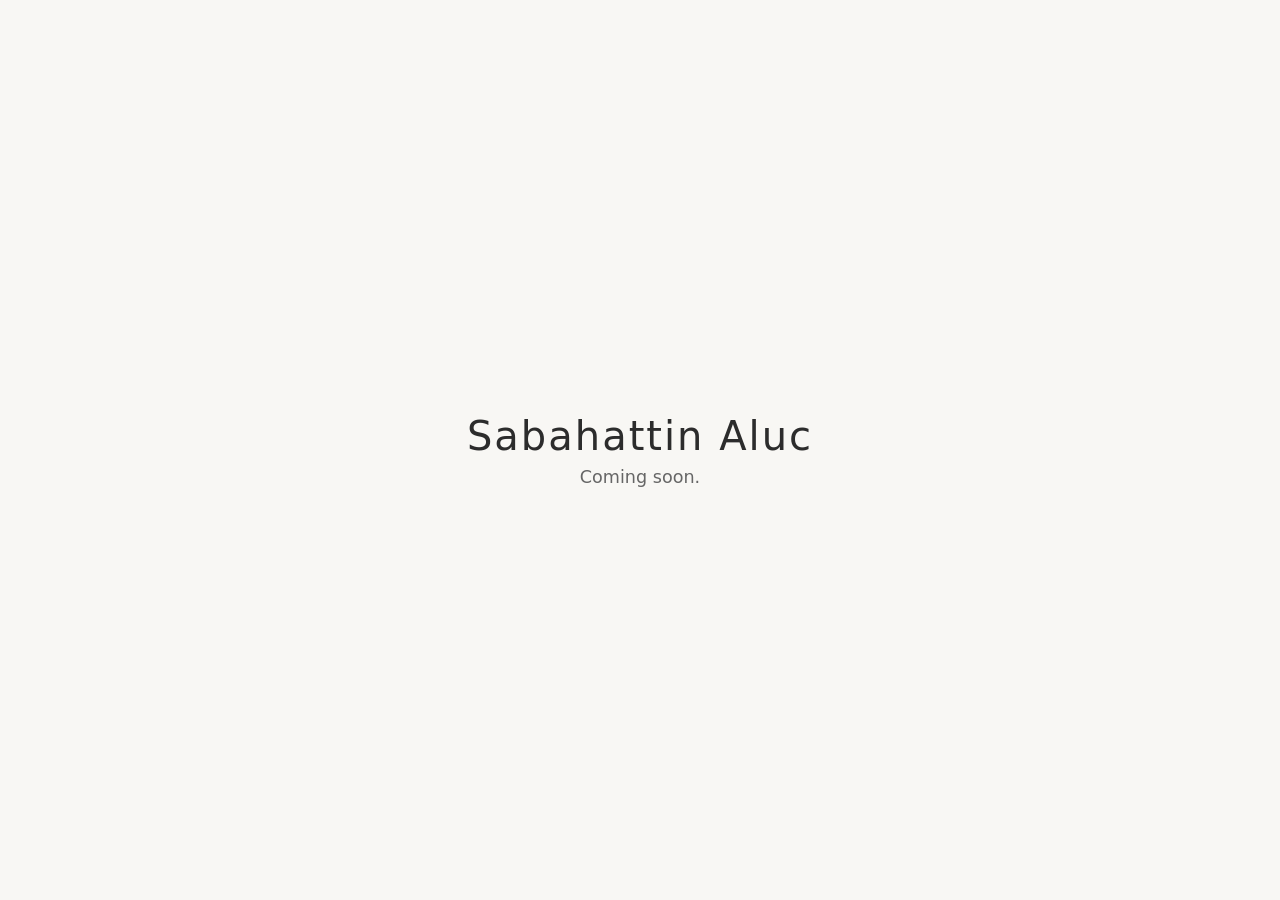
==== index.html @ e3d5b839 "Add placeholder page" ====
<!DOCTYPE html>
<html lang="en">
<head>
<meta charset="utf-8">
<meta name="viewport" content="width=device-width, initial-scale=1">
<title>Sabahattin Aluc</title>
<style>
  * { margin: 0; padding: 0; box-sizing: border-box; }
  body { font-family: system-ui, -apple-system, sans-serif; min-height: 100vh; display: flex; align-items: center; justify-content: center; background: #f8f7f4; color: #2c2c2c; }
  .container { text-align: center; padding: 2rem; }
  h1 { font-size: 2.5rem; font-weight: 300; letter-spacing: 0.05em; margin-bottom: 0.5rem; }
  p { font-size: 1.1rem; color: #666; }
</style>
</head>
<body>
<div class="container">
  <h1>Sabahattin Aluc</h1>
  <p>Coming soon.</p>
</div>
</body>
</html>
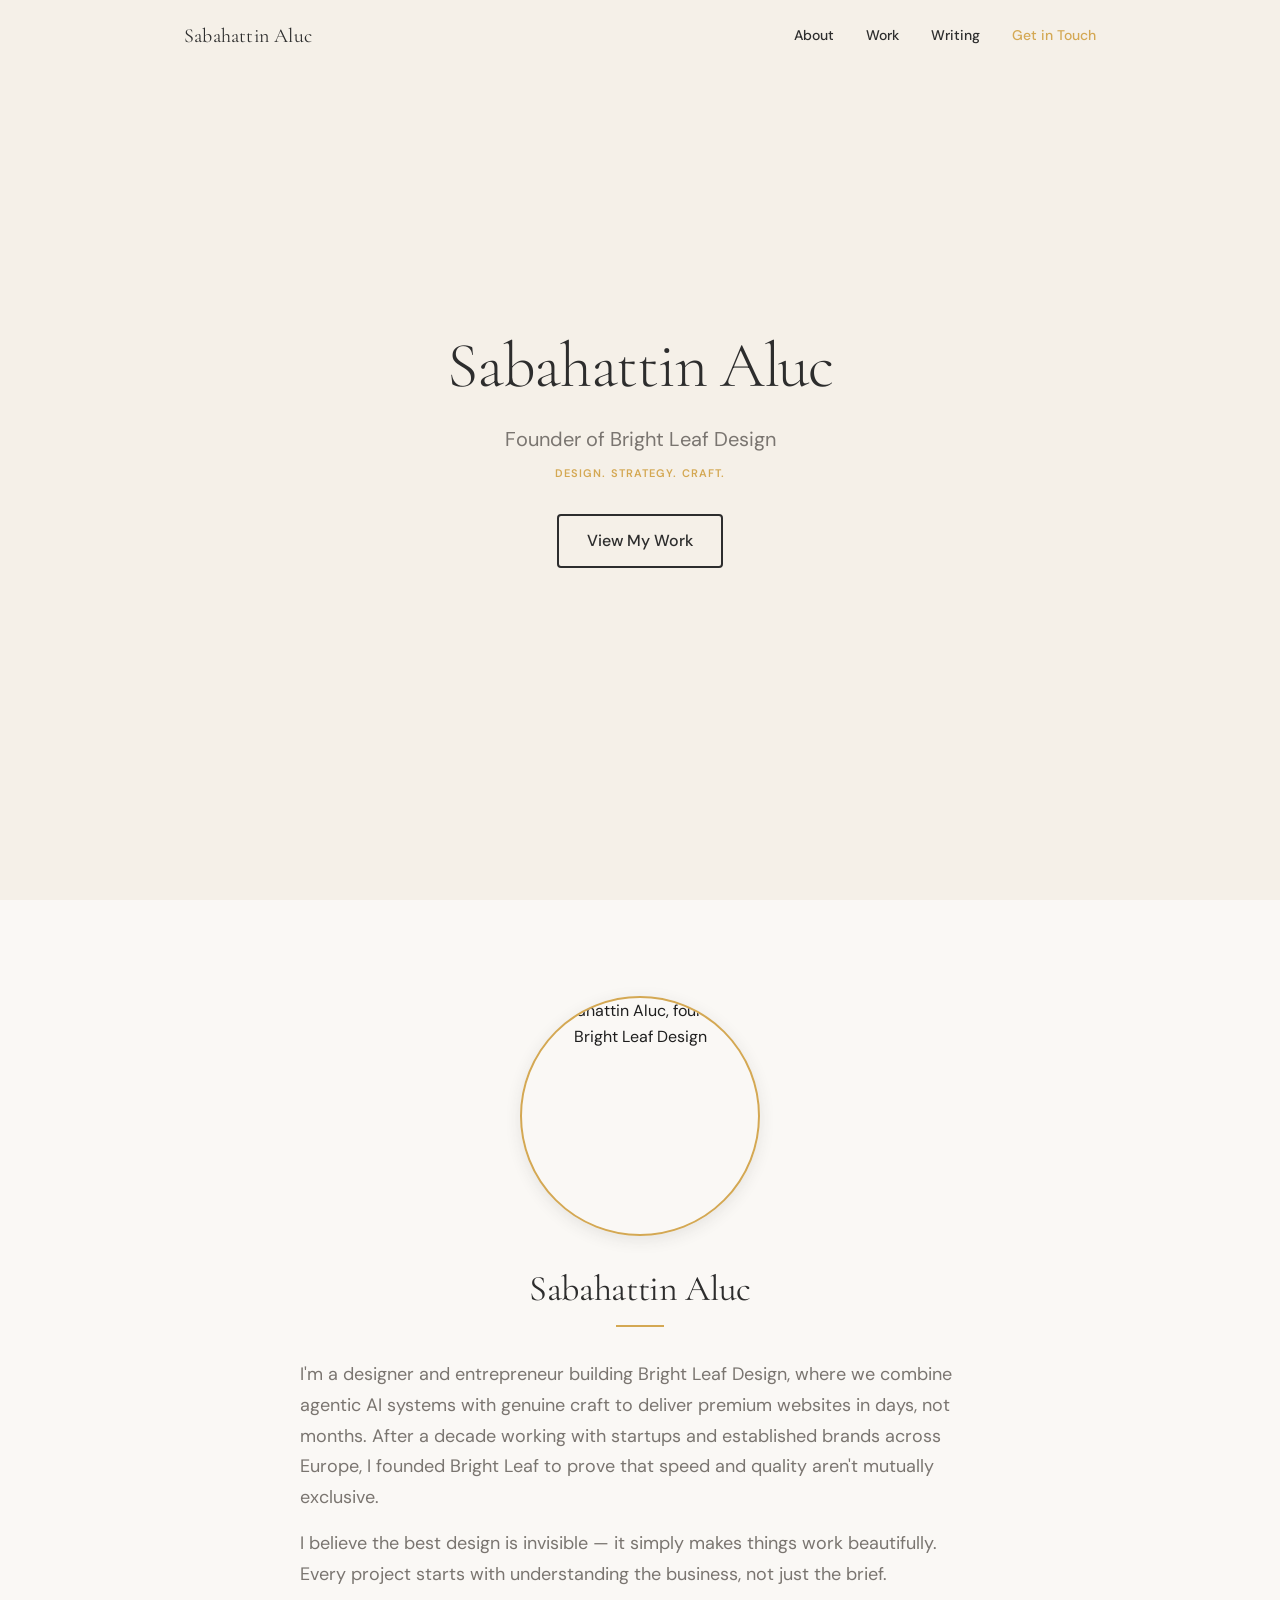
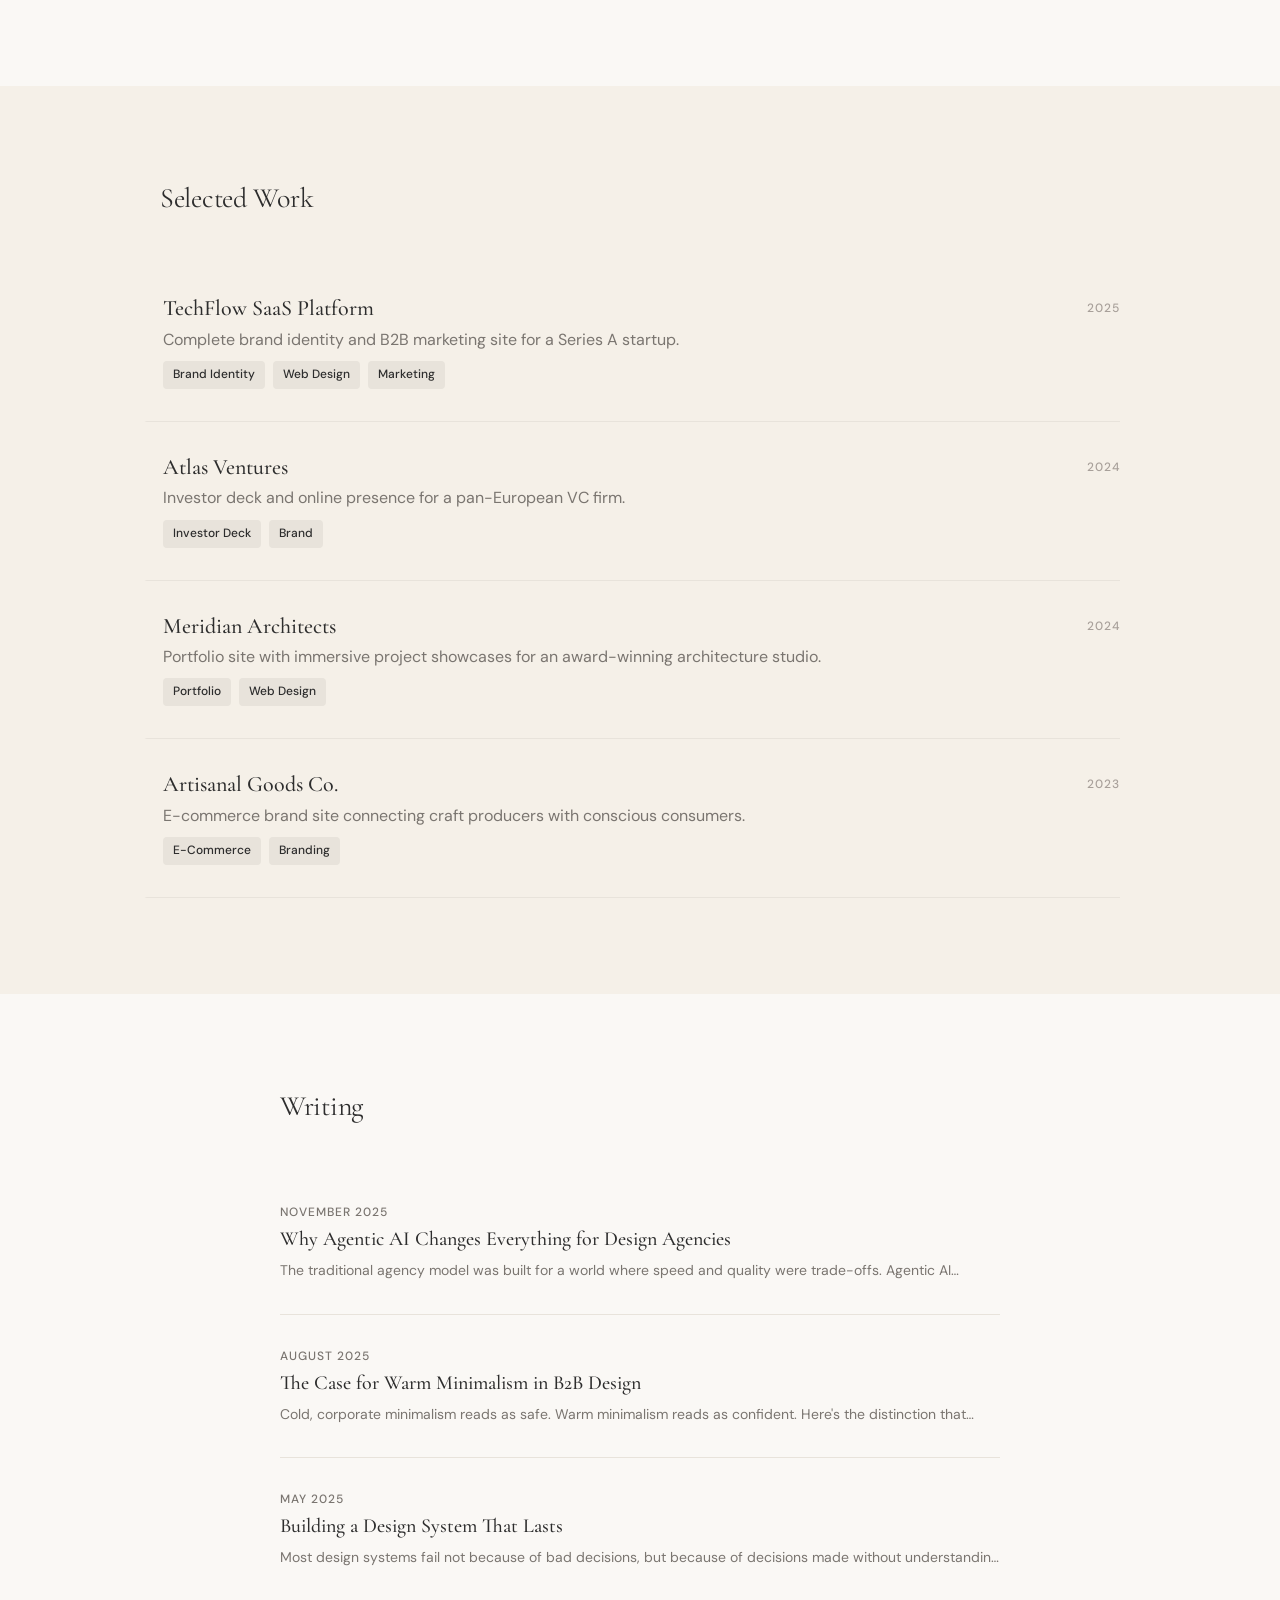
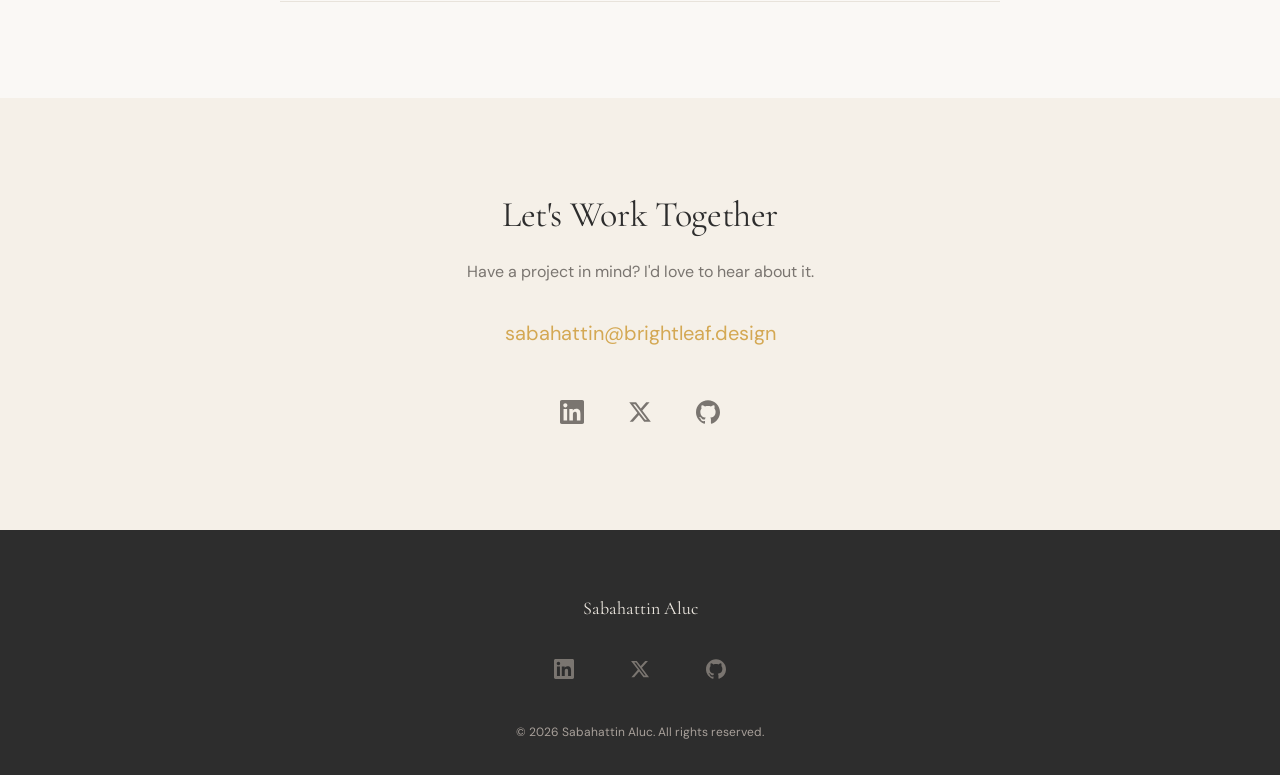
==== commit 07ef1344: "Deploy: sabahattinaluc.com v2 Co-Authored-By: Claude Opus 4.6 <noreply@anthropic.com>" ====
--- a/index.html
+++ b/index.html
@@ -1,21 +1,210 @@
 <!DOCTYPE html>
 <html lang="en">
 <head>
-<meta charset="utf-8">
-<meta name="viewport" content="width=device-width, initial-scale=1">
-<title>Sabahattin Aluc</title>
-<style>
-  * { margin: 0; padding: 0; box-sizing: border-box; }
-  body { font-family: system-ui, -apple-system, sans-serif; min-height: 100vh; display: flex; align-items: center; justify-content: center; background: #f8f7f4; color: #2c2c2c; }
-  .container { text-align: center; padding: 2rem; }
-  h1 { font-size: 2.5rem; font-weight: 300; letter-spacing: 0.05em; margin-bottom: 0.5rem; }
-  p { font-size: 1.1rem; color: #666; }
-</style>
+  <meta charset="UTF-8">
+  <meta name="viewport" content="width=device-width, initial-scale=1.0">
+  <title>Sabahattin Aluc — Founder of Bright Leaf Design</title>
+  <meta name="description" content="Sabahattin Aluc is the founder of Bright Leaf Design, a premium web design agency combining agentic AI with boutique creative quality.">
+
+  <link rel="preconnect" href="https://fonts.googleapis.com">
+  <link rel="stylesheet" href="https://fonts.googleapis.com/css2?family=Cormorant+Garamond:wght@300;400;500;600&family=DM+Sans:wght@400;500;600&family=JetBrains+Mono:wght@400&display=swap">
+  <link rel="stylesheet" href="styles.css">
+
+  <link rel="icon" href="data:image/svg+xml,<svg xmlns='http://www.w3.org/2000/svg' viewBox='0 0 100 100'><polygon points='50,10 90,90 10,90' fill='%23D4A853'/></svg>">
 </head>
 <body>
-<div class="container">
-  <h1>Sabahattin Aluc</h1>
-  <p>Coming soon.</p>
-</div>
+  <!-- Navigation -->
+  <nav class="nav" id="nav" role="navigation" aria-label="Main navigation">
+    <div class="nav-inner">
+      <a href="#hero" class="nav-name">Sabahattin Aluc</a>
+      <ul class="nav-links">
+        <li><a href="#about" class="nav-link">About</a></li>
+        <li><a href="#work" class="nav-link">Work</a></li>
+        <li><a href="#writing" class="nav-link">Writing</a></li>
+        <li><a href="#contact" class="nav-link nav-cta">Get in Touch</a></li>
+      </ul>
+      <button class="nav-toggle" aria-label="Toggle mobile menu" aria-expanded="false">
+        <span class="nav-toggle-icon">
+          <span></span>
+          <span></span>
+          <span></span>
+        </span>
+      </button>
+    </div>
+  </nav>
+
+  <!-- Mobile Menu -->
+  <div class="mobile-menu" id="mobile-menu" aria-hidden="true">
+    <a href="#about">About</a>
+    <a href="#work">Work</a>
+    <a href="#writing">Writing</a>
+    <a href="#contact" class="mobile-menu-cta">Get in Touch</a>
+  </div>
+
+  <main>
+    <!-- Hero Section -->
+    <section class="hero" id="hero">
+      <div class="hero-content">
+        <h1 class="hero-name">Sabahattin Aluc</h1>
+        <p class="hero-tagline">Founder of Bright Leaf Design</p>
+        <p class="hero-role">Design. Strategy. Craft.</p>
+        <a href="#work" class="btn btn-ghost">View My Work</a>
+      </div>
+    </section>
+
+    <!-- About Section -->
+    <section class="section-about" id="about">
+      <div class="about-container">
+        <img
+          src="https://images.unsplash.com/photo-1507003211169-0a1dd7228f2d?w=480&q=80"
+          alt="Sabahattin Aluc, founder of Bright Leaf Design"
+          width="240"
+          height="240"
+          loading="lazy"
+          class="about-photo"
+        >
+        <h2 class="about-name">Sabahattin Aluc</h2>
+        <div class="about-rule"></div>
+        <p class="about-bio">
+          I'm a designer and entrepreneur building Bright Leaf Design, where we combine agentic AI systems with genuine craft to deliver premium websites in days, not months. After a decade working with startups and established brands across Europe, I founded Bright Leaf to prove that speed and quality aren't mutually exclusive.
+        </p>
+        <p class="about-bio">
+          I believe the best design is invisible — it simply makes things work beautifully. Every project starts with understanding the business, not just the brief.
+        </p>
+      </div>
+    </section>
+
+    <!-- Work Section -->
+    <section class="section-work" id="work">
+      <div class="work-container">
+        <h2 class="section-heading">Selected Work</h2>
+
+        <a href="#" class="work-row">
+          <div class="work-row-content">
+            <h3 class="work-title">TechFlow SaaS Platform</h3>
+            <p class="work-description">Complete brand identity and B2B marketing site for a Series A startup.</p>
+            <div class="work-tags">
+              <span class="work-tag">Brand Identity</span>
+              <span class="work-tag">Web Design</span>
+              <span class="work-tag">Marketing</span>
+            </div>
+          </div>
+          <span class="work-year">2025</span>
+        </a>
+
+        <a href="#" class="work-row">
+          <div class="work-row-content">
+            <h3 class="work-title">Atlas Ventures</h3>
+            <p class="work-description">Investor deck and online presence for a pan-European VC firm.</p>
+            <div class="work-tags">
+              <span class="work-tag">Investor Deck</span>
+              <span class="work-tag">Brand</span>
+            </div>
+          </div>
+          <span class="work-year">2024</span>
+        </a>
+
+        <a href="#" class="work-row">
+          <div class="work-row-content">
+            <h3 class="work-title">Meridian Architects</h3>
+            <p class="work-description">Portfolio site with immersive project showcases for an award-winning architecture studio.</p>
+            <div class="work-tags">
+              <span class="work-tag">Portfolio</span>
+              <span class="work-tag">Web Design</span>
+            </div>
+          </div>
+          <span class="work-year">2024</span>
+        </a>
+
+        <a href="#" class="work-row">
+          <div class="work-row-content">
+            <h3 class="work-title">Artisanal Goods Co.</h3>
+            <p class="work-description">E-commerce brand site connecting craft producers with conscious consumers.</p>
+            <div class="work-tags">
+              <span class="work-tag">E-Commerce</span>
+              <span class="work-tag">Branding</span>
+            </div>
+          </div>
+          <span class="work-year">2023</span>
+        </a>
+      </div>
+    </section>
+
+    <!-- Writing Section -->
+    <section class="section-writing" id="writing">
+      <div class="writing-container">
+        <h2 class="section-heading">Writing</h2>
+
+        <article class="writing-entry">
+          <time class="writing-date" datetime="2025-11-15">November 2025</time>
+          <h3 class="writing-title">Why Agentic AI Changes Everything for Design Agencies</h3>
+          <p class="writing-excerpt">The traditional agency model was built for a world where speed and quality were trade-offs. Agentic AI dissolves that constraint entirely.</p>
+        </article>
+
+        <article class="writing-entry">
+          <time class="writing-date" datetime="2025-08-22">August 2025</time>
+          <h3 class="writing-title">The Case for Warm Minimalism in B2B Design</h3>
+          <p class="writing-excerpt">Cold, corporate minimalism reads as safe. Warm minimalism reads as confident. Here's the distinction that matters.</p>
+        </article>
+
+        <article class="writing-entry">
+          <time class="writing-date" datetime="2025-05-10">May 2025</time>
+          <h3 class="writing-title">Building a Design System That Lasts</h3>
+          <p class="writing-excerpt">Most design systems fail not because of bad decisions, but because of decisions made without understanding their long-term consequences.</p>
+        </article>
+      </div>
+    </section>
+
+    <!-- Contact Section -->
+    <section class="section-contact" id="contact">
+      <div class="contact-container">
+        <h2 class="contact-heading">Let's Work Together</h2>
+        <p class="contact-body">Have a project in mind? I'd love to hear about it.</p>
+        <a href="mailto:sabahattin@brightleaf.design" class="contact-email">sabahattin@brightleaf.design</a>
+        <div class="social-row">
+          <a href="#" class="social-link" aria-label="LinkedIn">
+            <svg xmlns="http://www.w3.org/2000/svg" width="24" height="24" viewBox="0 0 24 24" fill="currentColor" aria-hidden="true">
+              <path d="M20.447 20.452h-3.554v-5.569c0-1.328-.027-3.037-1.852-3.037-1.853 0-2.136 1.445-2.136 2.939v5.667H9.351V9h3.414v1.561h.046c.477-.9 1.637-1.85 3.37-1.85 3.601 0 4.267 2.37 4.267 5.455v6.286zM5.337 7.433c-1.144 0-2.063-.926-2.063-2.065 0-1.138.92-2.063 2.063-2.063 1.14 0 2.064.925 2.064 2.063 0 1.139-.925 2.065-2.064 2.065zm1.782 13.019H3.555V9h3.564v11.452zM22.225 0H1.771C.792 0 0 .774 0 1.729v20.542C0 23.227.792 24 1.771 24h20.451C23.2 24 24 23.227 24 22.271V1.729C24 .774 23.2 0 22.222 0h.003z"/>
+            </svg>
+          </a>
+          <a href="#" class="social-link" aria-label="Twitter / X">
+            <svg xmlns="http://www.w3.org/2000/svg" width="24" height="24" viewBox="0 0 24 24" fill="currentColor" aria-hidden="true">
+              <path d="M18.244 2.25h3.308l-7.227 8.26 8.502 11.24H16.17l-5.214-6.817L4.99 21.75H1.68l7.73-8.835L1.254 2.25H8.08l4.713 6.231zm-1.161 17.52h1.833L7.084 4.126H5.117z"/>
+            </svg>
+          </a>
+          <a href="#" class="social-link" aria-label="GitHub">
+            <svg xmlns="http://www.w3.org/2000/svg" width="24" height="24" viewBox="0 0 24 24" fill="currentColor" aria-hidden="true">
+              <path d="M12 .297c-6.63 0-12 5.373-12 12 0 5.303 3.438 9.8 8.205 11.385.6.113.82-.258.82-.577 0-.285-.01-1.04-.015-2.04-3.338.724-4.042-1.61-4.042-1.61C4.422 18.07 3.633 17.7 3.633 17.7c-1.087-.744.084-.729.084-.729 1.205.084 1.838 1.236 1.838 1.236 1.07 1.835 2.809 1.305 3.495.998.108-.776.417-1.305.76-1.605-2.665-.3-5.466-1.332-5.466-5.93 0-1.31.465-2.38 1.235-3.22-.135-.303-.54-1.523.105-3.176 0 0 1.005-.322 3.3 1.23.96-.267 1.98-.399 3-.405 1.02.006 2.04.138 3 .405 2.28-1.552 3.285-1.23 3.285-1.23.645 1.653.24 2.873.12 3.176.765.84 1.23 1.91 1.23 3.22 0 4.61-2.805 5.625-5.475 5.92.42.36.81 1.096.81 2.22 0 1.606-.015 2.896-.015 3.286 0 .315.21.69.825.57C20.565 22.092 24 17.592 24 12.297c0-6.627-5.373-12-12-12"/>
+            </svg>
+          </a>
+        </div>
+      </div>
+    </section>
+  </main>
+
+  <!-- Footer -->
+  <footer class="footer">
+    <div class="footer-inner">
+      <span class="footer-name">Sabahattin Aluc</span>
+      <div class="footer-social">
+        <a href="#" class="footer-social-link" aria-label="LinkedIn">
+          <svg xmlns="http://www.w3.org/2000/svg" width="20" height="20" viewBox="0 0 24 24" fill="currentColor" aria-hidden="true">
+            <path d="M20.447 20.452h-3.554v-5.569c0-1.328-.027-3.037-1.852-3.037-1.853 0-2.136 1.445-2.136 2.939v5.667H9.351V9h3.414v1.561h.046c.477-.9 1.637-1.85 3.37-1.85 3.601 0 4.267 2.37 4.267 5.455v6.286zM5.337 7.433c-1.144 0-2.063-.926-2.063-2.065 0-1.138.92-2.063 2.063-2.063 1.14 0 2.064.925 2.064 2.063 0 1.139-.925 2.065-2.064 2.065zm1.782 13.019H3.555V9h3.564v11.452zM22.225 0H1.771C.792 0 0 .774 0 1.729v20.542C0 23.227.792 24 1.771 24h20.451C23.2 24 24 23.227 24 22.271V1.729C24 .774 23.2 0 22.222 0h.003z"/>
+          </svg>
+        </a>
+        <a href="#" class="footer-social-link" aria-label="Twitter / X">
+          <svg xmlns="http://www.w3.org/2000/svg" width="20" height="20" viewBox="0 0 24 24" fill="currentColor" aria-hidden="true">
+            <path d="M18.244 2.25h3.308l-7.227 8.26 8.502 11.24H16.17l-5.214-6.817L4.99 21.75H1.68l7.73-8.835L1.254 2.25H8.08l4.713 6.231zm-1.161 17.52h1.833L7.084 4.126H5.117z"/>
+          </svg>
+        </a>
+        <a href="#" class="footer-social-link" aria-label="GitHub">
+          <svg xmlns="http://www.w3.org/2000/svg" width="20" height="20" viewBox="0 0 24 24" fill="currentColor" aria-hidden="true">
+            <path d="M12 .297c-6.63 0-12 5.373-12 12 0 5.303 3.438 9.8 8.205 11.385.6.113.82-.258.82-.577 0-.285-.01-1.04-.015-2.04-3.338.724-4.042-1.61-4.042-1.61C4.422 18.07 3.633 17.7 3.633 17.7c-1.087-.744.084-.729.084-.729 1.205.084 1.838 1.236 1.838 1.236 1.07 1.835 2.809 1.305 3.495.998.108-.776.417-1.305.76-1.605-2.665-.3-5.466-1.332-5.466-5.93 0-1.31.465-2.38 1.235-3.22-.135-.303-.54-1.523.105-3.176 0 0 1.005-.322 3.3 1.23.96-.267 1.98-.399 3-.405 1.02.006 2.04.138 3 .405 2.28-1.552 3.285-1.23 3.285-1.23.645 1.653.24 2.873.12 3.176.765.84 1.23 1.91 1.23 3.22 0 4.61-2.805 5.625-5.475 5.92.42.36.81 1.096.81 2.22 0 1.606-.015 2.896-.015 3.286 0 .315.21.69.825.57C20.565 22.092 24 17.592 24 12.297c0-6.627-5.373-12-12-12"/>
+          </svg>
+        </a>
+      </div>
+      <span class="footer-copyright">&copy; 2026 Sabahattin Aluc. All rights reserved.</span>
+    </div>
+  </footer>
 </body>
-</html>
+</html>
--- a/styles.css
+++ b/styles.css
@@ -0,0 +1,783 @@
+/* ============================================
+   Sabahattin Aluc — Personal Brand Site
+   Mobile-first responsive CSS
+   ============================================ */
+
+/* ---------- CSS Variables ---------- */
+:root {
+  /* Colors */
+  --primary: #2D2D2D;
+  --primary-hover: #1A1A19;
+  --accent: #D4A853;
+  --accent-hover: #B8923F;
+  --bg-base: #F5F0E8;
+  --bg-surface: #FAF8F5;
+  --bg-dark: #2D2D2D;
+  --text-primary: #1E1E1E;
+  --text-secondary: #7A7570;
+  --text-muted: #A8A09A;
+  --text-inverse: #F0EBE3;
+  --border-subtle: #E8E3DB;
+  --border-focus: #D4A853;
+  --error: #B33A3A;
+  --success: #3A7D44;
+
+  /* Typography */
+  --font-display: 'Cormorant Garamond', Georgia, 'Times New Roman', serif;
+  --font-body: 'DM Sans', -apple-system, BlinkMacSystemFont, 'Segoe UI', sans-serif;
+  --font-mono: 'JetBrains Mono', 'Fira Code', monospace;
+
+  /* Spacing */
+  --space-xs: 4px;
+  --space-sm: 8px;
+  --space-md: 16px;
+  --space-lg: 24px;
+  --space-xl: 32px;
+  --space-2xl: 48px;
+  --space-3xl: 64px;
+  --space-4xl: 96px;
+
+  /* Layout */
+  --max-width: 960px;
+  --reading-width: 680px;
+  --narrow-width: 480px;
+  --gutter: 24px;
+
+  /* Shadows */
+  --shadow-sm: 0 1px 4px rgba(45,45,45,0.06);
+  --shadow-md: 0 4px 16px rgba(45,45,45,0.10);
+  --shadow-lg: 0 8px 32px rgba(45,45,45,0.14);
+
+  /* Border Radius */
+  --radius-sm: 4px;
+  --radius-md: 8px;
+  --radius-lg: 12px;
+  --radius-full: 9999px;
+}
+
+/* ---------- Reset & Base ---------- */
+*, *::before, *::after {
+  box-sizing: border-box;
+  margin: 0;
+  padding: 0;
+}
+
+html {
+  font-size: 16px;
+  scroll-behavior: smooth;
+}
+
+body {
+  font-family: var(--font-body);
+  font-size: 16px;
+  line-height: 1.65;
+  color: var(--text-primary);
+  background-color: var(--bg-base);
+  -webkit-font-smoothing: antialiased;
+  -moz-osx-font-smoothing: grayscale;
+}
+
+img {
+  max-width: 100%;
+  height: auto;
+  display: block;
+}
+
+a {
+  color: inherit;
+  text-decoration: none;
+}
+
+ul {
+  list-style: none;
+}
+
+button {
+  cursor: pointer;
+  font-family: inherit;
+  border: none;
+  background: none;
+}
+
+/* ---------- Focus States ---------- */
+:focus-visible {
+  outline: 2px solid var(--border-focus);
+  outline-offset: 3px;
+}
+
+/* ---------- Layout ---------- */
+.container {
+  max-width: var(--max-width);
+  margin: 0 auto;
+  padding: 0 var(--gutter);
+}
+
+/* ---------- Navigation ---------- */
+.nav {
+  position: fixed;
+  top: 0;
+  left: 0;
+  right: 0;
+  z-index: 100;
+  background: transparent;
+  height: 72px;
+  display: flex;
+  align-items: center;
+  transition: background 0.3s ease, box-shadow 0.3s ease;
+}
+
+.nav.scrolled {
+  background: var(--bg-surface);
+  box-shadow: var(--shadow-sm);
+}
+
+.nav-inner {
+  display: flex;
+  align-items: center;
+  justify-content: space-between;
+  width: 100%;
+  max-width: var(--max-width);
+  margin: 0 auto;
+  padding: 0 var(--gutter);
+}
+
+.nav-name {
+  font-family: var(--font-display);
+  font-size: 20px;
+  font-weight: 400;
+  color: var(--primary);
+  letter-spacing: 0.01em;
+  text-decoration: none;
+}
+
+.nav-links {
+  display: none;
+  gap: var(--space-xl);
+  align-items: center;
+}
+
+@media (min-width: 768px) {
+  .nav-links {
+    display: flex;
+  }
+}
+
+.nav-link {
+  font-size: 14px;
+  font-weight: 500;
+  color: var(--primary);
+  text-decoration: none;
+  transition: color 0.2s ease;
+  min-height: 44px;
+  display: flex;
+  align-items: center;
+  position: relative;
+}
+
+.nav-link::after {
+  content: '';
+  position: absolute;
+  bottom: 10px;
+  left: 0;
+  right: 0;
+  height: 1px;
+  background: var(--accent);
+  transform: scaleX(0);
+  transition: transform 0.2s ease;
+}
+
+.nav-link:hover {
+  color: var(--accent);
+}
+
+.nav-link:hover::after {
+  transform: scaleX(1);
+}
+
+.nav-cta {
+  color: var(--accent) !important;
+}
+
+.nav-cta::after {
+  display: none;
+}
+
+.nav-toggle {
+  display: flex;
+  align-items: center;
+  justify-content: center;
+  width: 44px;
+  height: 44px;
+  background: none;
+  border: none;
+  cursor: pointer;
+}
+
+@media (min-width: 768px) {
+  .nav-toggle {
+    display: none;
+  }
+}
+
+.nav-toggle-icon {
+  display: flex;
+  flex-direction: column;
+  gap: 5px;
+  width: 24px;
+}
+
+.nav-toggle-icon span {
+  display: block;
+  height: 2px;
+  background: var(--primary);
+  border-radius: 1px;
+}
+
+/* Mobile Menu */
+.mobile-menu {
+  display: none;
+  position: fixed;
+  inset: 0;
+  z-index: 99;
+  background: var(--bg-base);
+  flex-direction: column;
+  align-items: center;
+  justify-content: center;
+  gap: var(--space-xl);
+}
+
+.mobile-menu.open {
+  display: flex;
+}
+
+.mobile-menu a {
+  font-family: var(--font-display);
+  font-size: 24px;
+  font-weight: 400;
+  color: var(--primary);
+  min-height: 44px;
+  display: flex;
+  align-items: center;
+}
+
+.mobile-menu-cta {
+  color: var(--accent) !important;
+  margin-top: var(--space-md);
+}
+
+/* ---------- Hero Section ---------- */
+.hero {
+  min-height: 100vh;
+  display: flex;
+  align-items: center;
+  justify-content: center;
+  background: var(--bg-base);
+  padding: 0 var(--gutter);
+}
+
+.hero-content {
+  text-align: center;
+  animation: fadeInUp 0.6s ease-out both;
+}
+
+@keyframes fadeInUp {
+  from {
+    opacity: 0;
+    transform: translateY(20px);
+  }
+  to {
+    opacity: 1;
+    transform: translateY(0);
+  }
+}
+
+.hero-name {
+  font-family: var(--font-display);
+  font-size: 40px;
+  font-weight: 300;
+  color: var(--primary);
+  letter-spacing: -0.02em;
+  line-height: 1.05;
+  margin-bottom: var(--space-lg);
+  animation: fadeInUp 0.6s ease-out both;
+}
+
+@media (min-width: 768px) {
+  .hero-name {
+    font-size: 56px;
+  }
+}
+
+@media (min-width: 1024px) {
+  .hero-name {
+    font-size: 64px;
+  }
+}
+
+.hero-tagline {
+  font-size: 16px;
+  color: var(--text-secondary);
+  margin-bottom: var(--space-sm);
+  animation: fadeInUp 0.6s ease-out 0.15s both;
+}
+
+@media (min-width: 768px) {
+  .hero-tagline {
+    font-size: 20px;
+  }
+}
+
+.hero-role {
+  font-size: 11px;
+  font-weight: 600;
+  color: var(--accent);
+  text-transform: uppercase;
+  letter-spacing: 0.1em;
+  margin-bottom: var(--space-xl);
+  animation: fadeInUp 0.6s ease-out 0.25s both;
+}
+
+/* ---------- Buttons ---------- */
+.btn {
+  display: inline-flex;
+  align-items: center;
+  justify-content: center;
+  padding: 12px 28px;
+  font-size: 16px;
+  font-weight: 500;
+  border-radius: var(--radius-sm);
+  text-decoration: none;
+  transition: all 0.2s ease;
+  cursor: pointer;
+  min-height: 44px;
+  border: none;
+  animation: fadeInUp 0.6s ease-out 0.35s both;
+}
+
+.btn-ghost {
+  background: transparent;
+  color: var(--primary);
+  border: 2px solid var(--primary);
+}
+
+.btn-ghost:hover {
+  border-color: var(--accent);
+  color: var(--accent);
+}
+
+.btn-primary {
+  background: var(--accent);
+  color: var(--text-primary);
+}
+
+.btn-primary:hover {
+  background: var(--accent-hover);
+  box-shadow: 0 4px 12px rgba(212,168,83,0.3);
+}
+
+.btn-primary:active {
+  background: #A07D34;
+  box-shadow: none;
+}
+
+.btn-primary:disabled {
+  opacity: 0.4;
+  cursor: not-allowed;
+}
+
+/* ---------- About Section ---------- */
+.section-about {
+  padding: var(--space-3xl) var(--gutter);
+  background: var(--bg-surface);
+}
+
+@media (min-width: 768px) {
+  .section-about {
+    padding: var(--space-4xl) var(--gutter);
+  }
+}
+
+.about-container {
+  max-width: var(--reading-width);
+  margin: 0 auto;
+  text-align: center;
+}
+
+.about-photo {
+  width: 200px;
+  height: 200px;
+  border-radius: var(--radius-full);
+  border: 2px solid var(--accent);
+  box-shadow: var(--shadow-md);
+  object-fit: cover;
+  margin: 0 auto var(--space-xl);
+}
+
+@media (min-width: 768px) {
+  .about-photo {
+    width: 240px;
+    height: 240px;
+  }
+}
+
+.about-name {
+  font-family: var(--font-display);
+  font-size: 28px;
+  font-weight: 400;
+  color: var(--primary);
+  line-height: 1.15;
+  letter-spacing: -0.01em;
+  margin-bottom: var(--space-md);
+}
+
+@media (min-width: 768px) {
+  .about-name {
+    font-size: 36px;
+  }
+}
+
+.about-rule {
+  width: 48px;
+  height: 2px;
+  background: var(--accent);
+  margin: 0 auto var(--space-xl);
+}
+
+.about-bio {
+  font-size: 18px;
+  color: var(--text-secondary);
+  line-height: 1.7;
+  margin-bottom: var(--space-md);
+  text-align: left;
+}
+
+.about-bio:last-child {
+  margin-bottom: 0;
+}
+
+/* ---------- Work Section ---------- */
+.section-work {
+  padding: var(--space-3xl) var(--gutter);
+  background: var(--bg-base);
+}
+
+@media (min-width: 768px) {
+  .section-work {
+    padding: var(--space-4xl) var(--gutter);
+  }
+}
+
+.work-container {
+  max-width: var(--max-width);
+  margin: 0 auto;
+}
+
+.section-heading {
+  font-family: var(--font-display);
+  font-size: 28px;
+  font-weight: 400;
+  color: var(--primary);
+  line-height: 1.2;
+  letter-spacing: -0.01em;
+  margin-bottom: var(--space-2xl);
+}
+
+@media (min-width: 768px) {
+  .section-heading {
+    font-size: 28px;
+  }
+}
+
+.work-row {
+  display: flex;
+  flex-direction: column;
+  gap: var(--space-sm);
+  padding: var(--space-xl) 0;
+  border-bottom: 1px solid var(--border-subtle);
+  text-decoration: none;
+  transition: background 0.2s ease, border-color 0.2s ease;
+  border-left: 3px solid transparent;
+  padding-left: var(--space-md);
+  margin-left: calc(-1 * var(--space-md));
+}
+
+@media (min-width: 768px) {
+  .work-row {
+    flex-direction: row;
+    align-items: flex-start;
+    justify-content: space-between;
+    gap: var(--space-xl);
+  }
+}
+
+.work-row:hover {
+  background: rgba(212,168,83,0.04);
+  border-left-color: var(--accent);
+}
+
+.work-row-content {
+  flex: 1;
+}
+
+.work-title {
+  font-family: var(--font-display);
+  font-size: 20px;
+  font-weight: 500;
+  color: var(--primary);
+  line-height: 1.25;
+  margin-bottom: var(--space-xs);
+}
+
+@media (min-width: 768px) {
+  .work-title {
+    font-size: 22px;
+  }
+}
+
+.work-description {
+  font-size: 16px;
+  color: var(--text-secondary);
+  line-height: 1.65;
+  margin-bottom: var(--space-sm);
+  display: -webkit-box;
+  -webkit-line-clamp: 2;
+  -webkit-box-orient: vertical;
+  overflow: hidden;
+}
+
+.work-tags {
+  display: flex;
+  flex-wrap: wrap;
+  gap: var(--space-sm);
+}
+
+.work-tag {
+  font-size: 12px;
+  font-weight: 500;
+  color: var(--primary);
+  background: var(--border-subtle);
+  padding: 4px 10px;
+  border-radius: var(--radius-sm);
+}
+
+.work-year {
+  font-size: 12px;
+  font-weight: 500;
+  color: var(--text-muted);
+  text-transform: uppercase;
+  letter-spacing: 0.08em;
+  flex-shrink: 0;
+  padding-top: 4px;
+}
+
+/* ---------- Writing Section ---------- */
+.section-writing {
+  padding: var(--space-3xl) var(--gutter);
+  background: var(--bg-surface);
+}
+
+@media (min-width: 768px) {
+  .section-writing {
+    padding: var(--space-4xl) var(--gutter);
+  }
+}
+
+.writing-container {
+  max-width: 720px;
+  margin: 0 auto;
+}
+
+.writing-entry {
+  padding: var(--space-xl) 0;
+  border-bottom: 1px solid var(--border-subtle);
+}
+
+.writing-date {
+  display: block;
+  font-size: 12px;
+  font-weight: 500;
+  color: var(--text-secondary);
+  text-transform: uppercase;
+  letter-spacing: 0.08em;
+  margin-bottom: var(--space-xs);
+}
+
+.writing-title {
+  font-family: var(--font-display);
+  font-size: 18px;
+  font-weight: 500;
+  color: var(--primary);
+  line-height: 1.25;
+  margin-bottom: var(--space-sm);
+  transition: color 0.2s ease;
+}
+
+@media (min-width: 768px) {
+  .writing-title {
+    font-size: 20px;
+  }
+}
+
+.writing-entry:hover .writing-title {
+  color: var(--accent);
+}
+
+.writing-excerpt {
+  font-size: 14px;
+  color: var(--text-secondary);
+  line-height: 1.55;
+  display: -webkit-box;
+  -webkit-line-clamp: 1;
+  -webkit-box-orient: vertical;
+  overflow: hidden;
+}
+
+/* ---------- Contact Section ---------- */
+.section-contact {
+  padding: var(--space-3xl) var(--gutter);
+  background: var(--bg-base);
+}
+
+@media (min-width: 768px) {
+  .section-contact {
+    padding: var(--space-4xl) var(--gutter);
+  }
+}
+
+.contact-container {
+  max-width: var(--narrow-width);
+  margin: 0 auto;
+  text-align: center;
+}
+
+.contact-heading {
+  font-family: var(--font-display);
+  font-size: 28px;
+  font-weight: 400;
+  color: var(--primary);
+  line-height: 1.15;
+  letter-spacing: -0.01em;
+  margin-bottom: var(--space-lg);
+}
+
+@media (min-width: 768px) {
+  .contact-heading {
+    font-size: 36px;
+  }
+}
+
+.contact-body {
+  font-size: 16px;
+  color: var(--text-secondary);
+  line-height: 1.65;
+  margin-bottom: var(--space-lg);
+}
+
+.contact-email {
+  display: inline-block;
+  font-size: 20px;
+  color: var(--accent);
+  text-decoration: none;
+  transition: color 0.2s ease;
+  min-height: 48px;
+  display: inline-flex;
+  align-items: center;
+  margin-bottom: var(--space-xl);
+}
+
+.contact-email:hover {
+  color: var(--accent-hover);
+  text-decoration: underline;
+}
+
+.social-row {
+  display: flex;
+  justify-content: center;
+  gap: var(--space-lg);
+}
+
+.social-link {
+  display: flex;
+  align-items: center;
+  justify-content: center;
+  width: 44px;
+  height: 44px;
+  color: var(--text-secondary);
+  transition: color 0.2s ease;
+}
+
+.social-link:hover {
+  color: var(--accent);
+}
+
+/* ---------- Footer ---------- */
+.footer {
+  background: var(--bg-dark);
+  padding: var(--space-3xl) var(--gutter) var(--space-xl);
+}
+
+@media (max-width: 767px) {
+  .footer {
+    padding: var(--space-2xl) var(--gutter);
+  }
+}
+
+.footer-inner {
+  max-width: var(--max-width);
+  margin: 0 auto;
+  text-align: center;
+}
+
+.footer-name {
+  font-family: var(--font-display);
+  font-size: 18px;
+  color: var(--text-inverse);
+  display: block;
+  margin-bottom: var(--space-lg);
+}
+
+.footer-social {
+  display: flex;
+  justify-content: center;
+  gap: var(--space-xl);
+  margin-bottom: var(--space-xl);
+}
+
+.footer-social-link {
+  display: flex;
+  align-items: center;
+  justify-content: center;
+  width: 44px;
+  height: 44px;
+  color: var(--text-secondary);
+  transition: color 0.2s ease;
+}
+
+.footer-social-link:hover {
+  color: var(--accent);
+}
+
+.footer-copyright {
+  font-size: 12px;
+  color: var(--text-muted);
+  display: block;
+  margin-top: var(--space-xl);
+}
+
+/* ---------- Skip Link ---------- */
+.skip-link {
+  position: absolute;
+  top: -40px;
+  left: 0;
+  background: var(--accent);
+  color: var(--text-primary);
+  padding: var(--space-sm) var(--space-md);
+  z-index: 200;
+  transition: top 0.2s ease;
+  font-weight: 500;
+  text-decoration: none;
+}
+
+.skip-link:focus {
+  top: 0;
+}
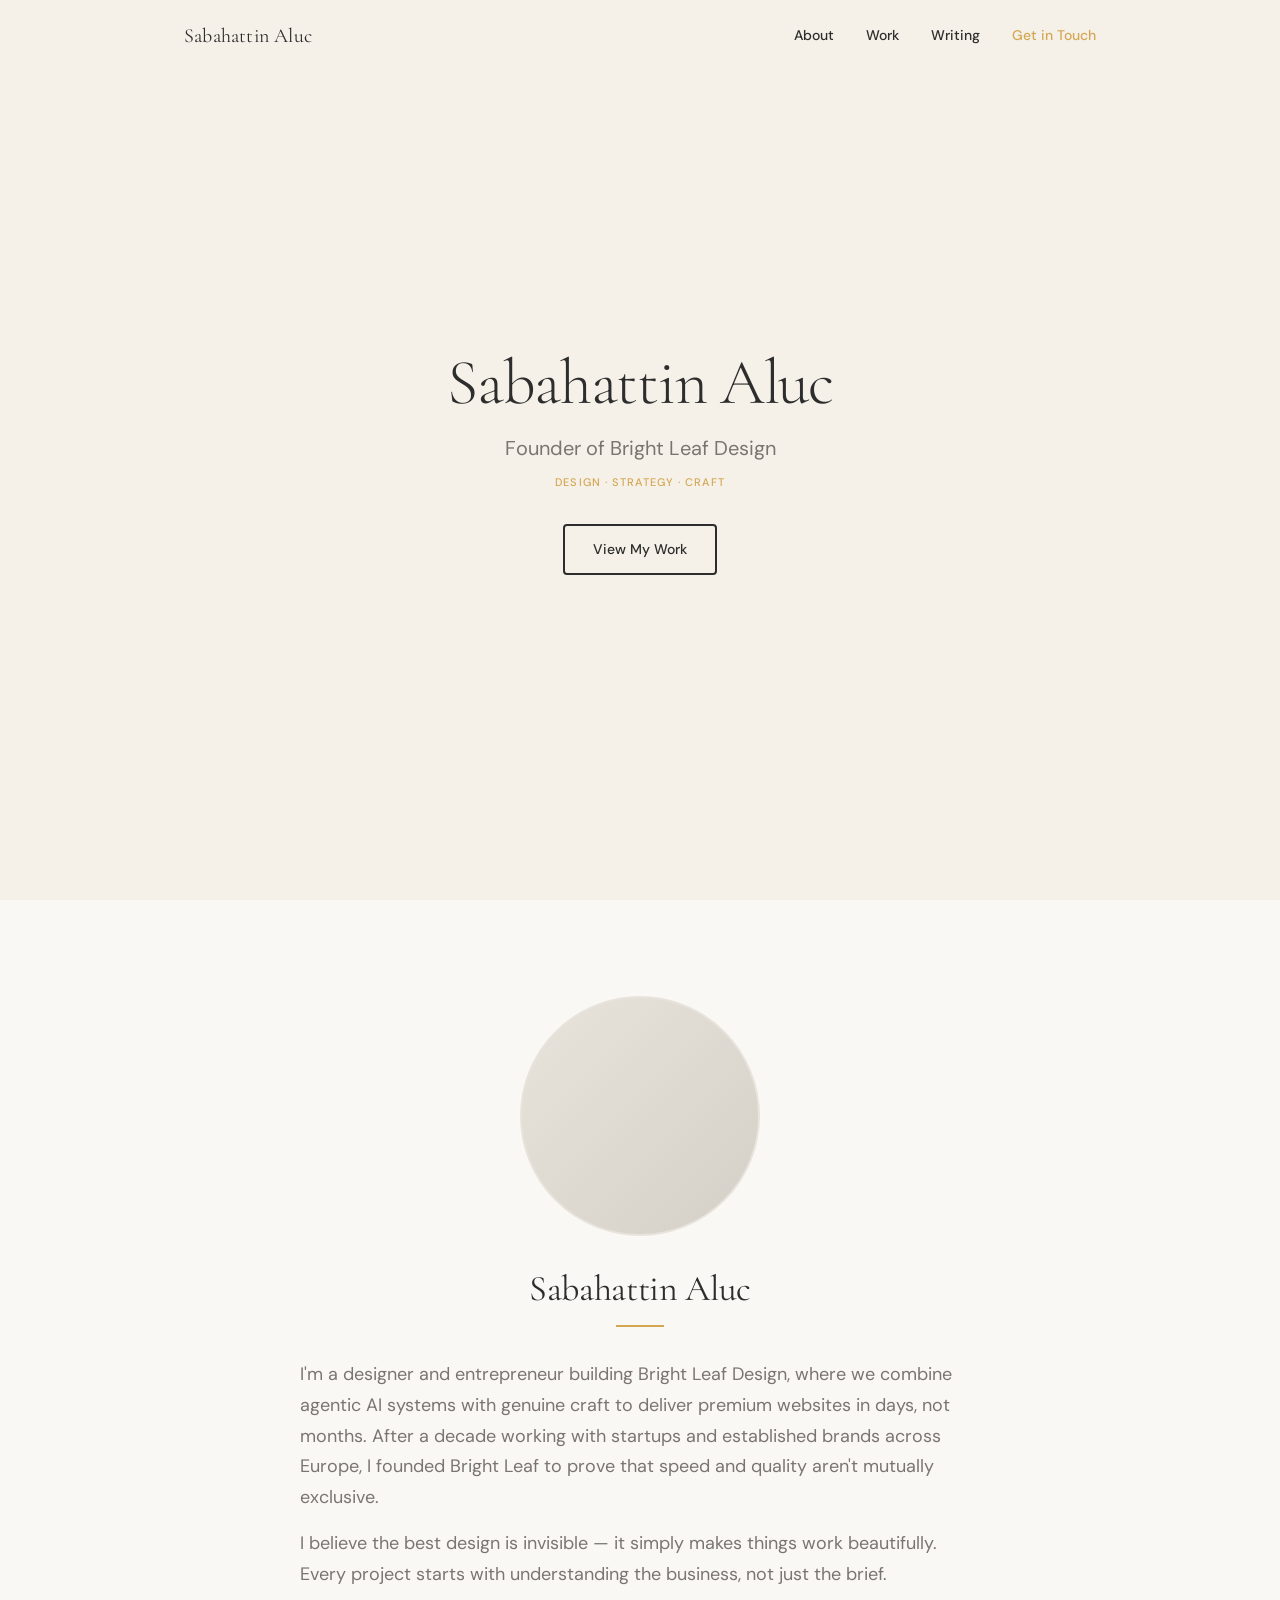
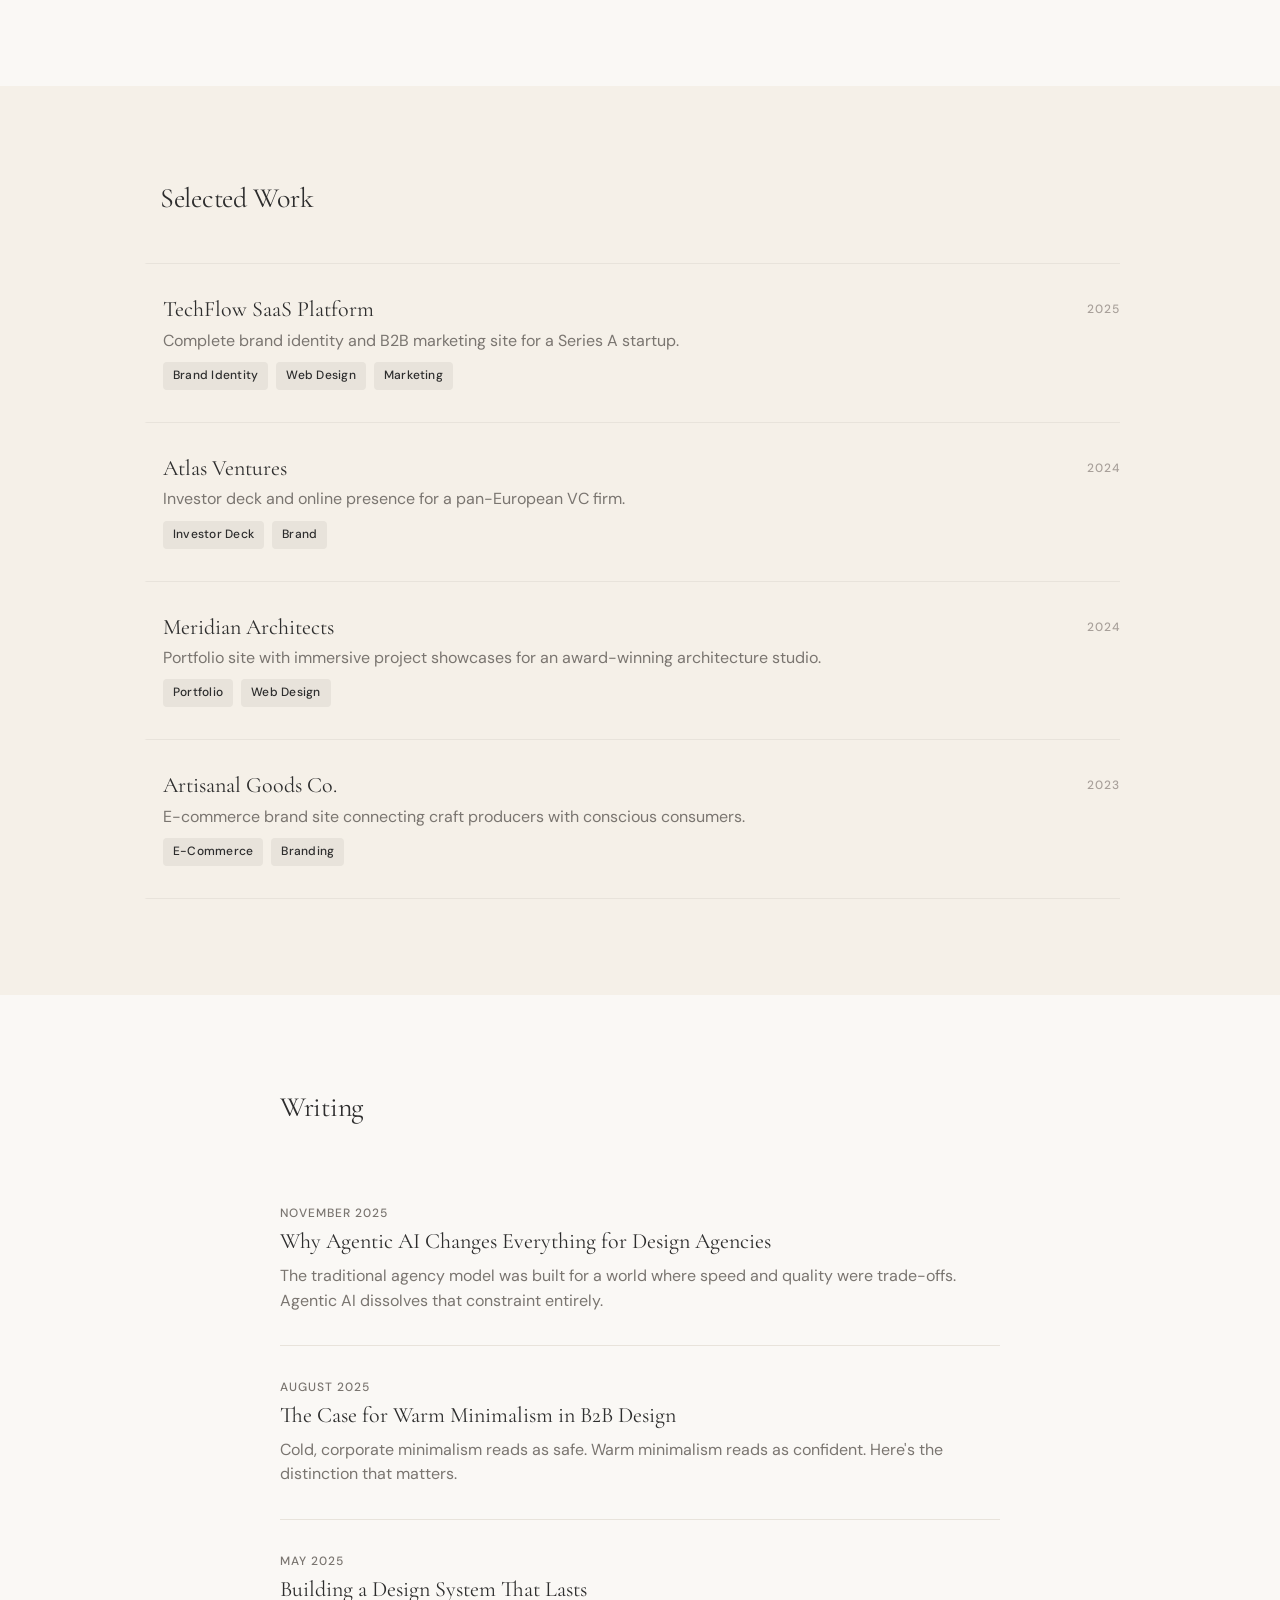
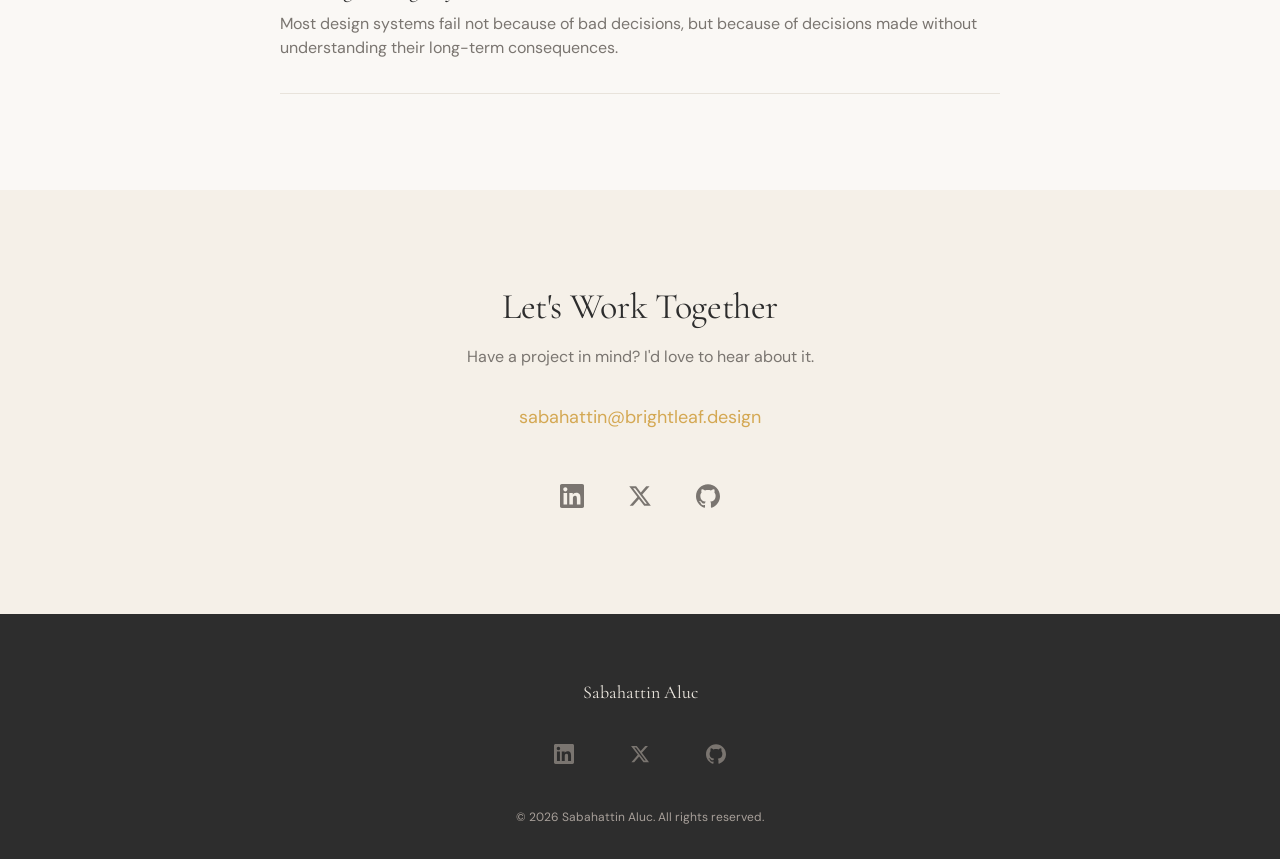
==== commit c6cd4b52: "Deploy: sabahattinaluc.com - fix fonts issue Co-Authored-By: Paperclip <noreply@paperclip.ing>" ====
--- a/index.html
+++ b/index.html
@@ -6,13 +6,17 @@
   <title>Sabahattin Aluc — Founder of Bright Leaf Design</title>
   <meta name="description" content="Sabahattin Aluc is the founder of Bright Leaf Design, a premium web design agency combining agentic AI with boutique creative quality.">
 
+  <link rel="stylesheet" href="styles.css">
   <link rel="preconnect" href="https://fonts.googleapis.com">
-  <link rel="stylesheet" href="https://fonts.googleapis.com/css2?family=Cormorant+Garamond:wght@300;400;500;600&family=DM+Sans:wght@400;500;600&family=JetBrains+Mono:wght@400&display=swap">
-  <link rel="stylesheet" href="styles.css">
+  <link rel="preconnect" href="https://fonts.gstatic.com" crossorigin>
+  <link href="https://fonts.googleapis.com/css2?family=Cormorant+Garamond:wght@300;400;600&family=DM+Sans:wght@400;500&display=swap" rel="stylesheet">
 
   <link rel="icon" href="data:image/svg+xml,<svg xmlns='http://www.w3.org/2000/svg' viewBox='0 0 100 100'><polygon points='50,10 90,90 10,90' fill='%23D4A853'/></svg>">
 </head>
 <body>
+  <!-- Skip Link -->
+  <a href="#main" class="skip-link">Skip to content</a>
+
   <!-- Navigation -->
   <nav class="nav" id="nav" role="navigation" aria-label="Main navigation">
     <div class="nav-inner">
@@ -23,7 +27,7 @@
         <li><a href="#writing" class="nav-link">Writing</a></li>
         <li><a href="#contact" class="nav-link nav-cta">Get in Touch</a></li>
       </ul>
-      <button class="nav-toggle" aria-label="Toggle mobile menu" aria-expanded="false">
+      <button class="nav-toggle" id="nav-toggle" aria-label="Toggle mobile menu" aria-expanded="false" aria-controls="mobile-menu">
         <span class="nav-toggle-icon">
           <span></span>
           <span></span>
@@ -35,19 +39,19 @@
 
   <!-- Mobile Menu -->
   <div class="mobile-menu" id="mobile-menu" aria-hidden="true">
-    <a href="#about">About</a>
-    <a href="#work">Work</a>
-    <a href="#writing">Writing</a>
-    <a href="#contact" class="mobile-menu-cta">Get in Touch</a>
+    <a href="#about" class="mobile-menu-link">About</a>
+    <a href="#work" class="mobile-menu-link">Work</a>
+    <a href="#writing" class="mobile-menu-link">Writing</a>
+    <a href="#contact" class="mobile-menu-link mobile-menu-cta">Get in Touch</a>
   </div>
 
-  <main>
+  <main id="main">
     <!-- Hero Section -->
     <section class="hero" id="hero">
       <div class="hero-content">
         <h1 class="hero-name">Sabahattin Aluc</h1>
         <p class="hero-tagline">Founder of Bright Leaf Design</p>
-        <p class="hero-role">Design. Strategy. Craft.</p>
+        <p class="hero-role">Design &middot; Strategy &middot; Craft</p>
         <a href="#work" class="btn btn-ghost">View My Work</a>
       </div>
     </section>
@@ -55,14 +59,9 @@
     <!-- About Section -->
     <section class="section-about" id="about">
       <div class="about-container">
-        <img
-          src="https://images.unsplash.com/photo-1507003211169-0a1dd7228f2d?w=480&q=80"
-          alt="Sabahattin Aluc, founder of Bright Leaf Design"
-          width="240"
-          height="240"
-          loading="lazy"
-          class="about-photo"
-        >
+        <div class="about-photo-wrapper" aria-hidden="true">
+          <div class="about-photo-placeholder" aria-label="Sabahattin Aluc"></div>
+        </div>
         <h2 class="about-name">Sabahattin Aluc</h2>
         <div class="about-rule"></div>
         <p class="about-bio">
@@ -206,5 +205,36 @@
       <span class="footer-copyright">&copy; 2026 Sabahattin Aluc. All rights reserved.</span>
     </div>
   </footer>
+
+  <script>
+    // Navigation scroll effect
+    var nav = document.getElementById('nav');
+    window.addEventListener('scroll', function() {
+      if (window.scrollY > 20) {
+        nav.classList.add('scrolled');
+      } else {
+        nav.classList.remove('scrolled');
+      }
+    });
+
+    // Mobile menu toggle
+    var toggle = document.getElementById('nav-toggle');
+    var mobileMenu = document.getElementById('mobile-menu');
+    toggle.addEventListener('click', function() {
+      var isOpen = mobileMenu.classList.toggle('open');
+      toggle.setAttribute('aria-expanded', isOpen);
+      mobileMenu.setAttribute('aria-hidden', !isOpen);
+    });
+
+    // Close mobile menu on link click
+    var mobileLinks = mobileMenu.querySelectorAll('a');
+    mobileLinks.forEach(function(link) {
+      link.addEventListener('click', function() {
+        mobileMenu.classList.remove('open');
+        toggle.setAttribute('aria-expanded', 'false');
+        mobileMenu.setAttribute('aria-hidden', 'true');
+      });
+    });
+  </script>
 </body>
-</html>+</html>
--- a/styles.css
+++ b/styles.css
@@ -1,6 +1,7 @@
 /* ============================================
    Sabahattin Aluc — Personal Brand Site
    Mobile-first responsive CSS
+   No external dependencies
    ============================================ */
 
 /* ---------- CSS Variables ---------- */
@@ -22,12 +23,11 @@
   --error: #B33A3A;
   --success: #3A7D44;
 
-  /* Typography */
-  --font-display: 'Cormorant Garamond', Georgia, 'Times New Roman', serif;
-  --font-body: 'DM Sans', -apple-system, BlinkMacSystemFont, 'Segoe UI', sans-serif;
-  --font-mono: 'JetBrains Mono', 'Fira Code', monospace;
-
-  /* Spacing */
+  /* Typography - Cormorant Garamond & DM Sans via Google Fonts */
+  --font-display: 'Cormorant Garamond', Georgia, 'Times New Roman', 'Book Antiqua', Palatino, serif;
+  --font-body: 'DM Sans', -apple-system, BlinkMacSystemFont, 'Segoe UI', Roboto, sans-serif;
+
+  /* Spacing (base 8px) */
   --space-xs: 4px;
   --space-sm: 8px;
   --space-md: 16px;
@@ -36,6 +36,7 @@
   --space-2xl: 48px;
   --space-3xl: 64px;
   --space-4xl: 96px;
+  --space-5xl: 120px;
 
   /* Layout */
   --max-width: 960px;
@@ -99,7 +100,7 @@
   background: none;
 }
 
-/* ---------- Focus States ---------- */
+/* ---------- Focus States (WCAG 2.1 AA) ---------- */
 :focus-visible {
   outline: 2px solid var(--border-focus);
   outline-offset: 3px;
@@ -110,6 +111,25 @@
   max-width: var(--max-width);
   margin: 0 auto;
   padding: 0 var(--gutter);
+}
+
+/* ---------- Skip Link ---------- */
+.skip-link {
+  position: absolute;
+  top: -44px;
+  left: 0;
+  background: var(--accent);
+  color: var(--text-primary);
+  padding: var(--space-sm) var(--space-md);
+  z-index: 200;
+  transition: top 0.2s ease;
+  font-weight: 500;
+  text-decoration: none;
+  border-radius: 0 0 var(--radius-sm) 0;
+}
+
+.skip-link:focus {
+  top: 0;
 }
 
 /* ---------- Navigation ---------- */
@@ -148,6 +168,11 @@
   color: var(--primary);
   letter-spacing: 0.01em;
   text-decoration: none;
+  transition: color 0.2s ease;
+}
+
+.nav-name:hover {
+  color: var(--accent);
 }
 
 .nav-links {
@@ -202,6 +227,7 @@
   display: none;
 }
 
+/* Mobile hamburger toggle */
 .nav-toggle {
   display: flex;
   align-items: center;
@@ -211,6 +237,7 @@
   background: none;
   border: none;
   cursor: pointer;
+  padding: 0;
 }
 
 @media (min-width: 768px) {
@@ -231,6 +258,7 @@
   height: 2px;
   background: var(--primary);
   border-radius: 1px;
+  transition: transform 0.2s ease, opacity 0.2s ease;
 }
 
 /* Mobile Menu */
@@ -250,7 +278,7 @@
   display: flex;
 }
 
-.mobile-menu a {
+.mobile-menu-link {
   font-family: var(--font-display);
   font-size: 24px;
   font-weight: 400;
@@ -258,6 +286,11 @@
   min-height: 44px;
   display: flex;
   align-items: center;
+  transition: color 0.2s ease;
+}
+
+.mobile-menu-link:hover {
+  color: var(--accent);
 }
 
 .mobile-menu-cta {
@@ -272,11 +305,19 @@
   align-items: center;
   justify-content: center;
   background: var(--bg-base);
-  padding: 0 var(--gutter);
+  padding: 96px var(--gutter) var(--space-4xl);
+}
+
+@media (min-width: 768px) {
+  .hero {
+    padding: var(--space-5xl) var(--gutter) var(--space-4xl);
+  }
 }
 
 .hero-content {
   text-align: center;
+  max-width: 640px;
+  margin: 0 auto;
   animation: fadeInUp 0.6s ease-out both;
 }
 
@@ -298,11 +339,11 @@
   color: var(--primary);
   letter-spacing: -0.02em;
   line-height: 1.05;
-  margin-bottom: var(--space-lg);
+  margin-bottom: var(--space-md);
   animation: fadeInUp 0.6s ease-out both;
 }
 
-@media (min-width: 768px) {
+@media (min-width: 640px) {
   .hero-name {
     font-size: 56px;
   }
@@ -315,7 +356,7 @@
 }
 
 .hero-tagline {
-  font-size: 16px;
+  font-size: 18px;
   color: var(--text-secondary);
   margin-bottom: var(--space-sm);
   animation: fadeInUp 0.6s ease-out 0.15s both;
@@ -329,7 +370,7 @@
 
 .hero-role {
   font-size: 11px;
-  font-weight: 600;
+  font-weight: 500;
   color: var(--accent);
   text-transform: uppercase;
   letter-spacing: 0.1em;
@@ -343,7 +384,7 @@
   align-items: center;
   justify-content: center;
   padding: 12px 28px;
-  font-size: 16px;
+  font-size: 14px;
   font-weight: 500;
   border-radius: var(--radius-sm);
   text-decoration: none;
@@ -365,6 +406,10 @@
   color: var(--accent);
 }
 
+.btn-ghost:active {
+  background: rgba(212, 168, 83, 0.08);
+}
+
 .btn-primary {
   background: var(--accent);
   color: var(--text-primary);
@@ -372,7 +417,7 @@
 
 .btn-primary:hover {
   background: var(--accent-hover);
-  box-shadow: 0 4px 12px rgba(212,168,83,0.3);
+  box-shadow: var(--shadow-md);
 }
 
 .btn-primary:active {
@@ -387,7 +432,7 @@
 
 /* ---------- About Section ---------- */
 .section-about {
-  padding: var(--space-3xl) var(--gutter);
+  padding: var(--space-4xl) var(--gutter);
   background: var(--bg-surface);
 }
 
@@ -403,20 +448,35 @@
   text-align: center;
 }
 
-.about-photo {
-  width: 200px;
-  height: 200px;
+.about-photo-wrapper {
+  margin-bottom: var(--space-xl);
+}
+
+.about-photo-placeholder {
+  width: 180px;
+  height: 180px;
   border-radius: var(--radius-full);
-  border: 2px solid var(--accent);
-  box-shadow: var(--shadow-md);
-  object-fit: cover;
-  margin: 0 auto var(--space-xl);
-}
-
-@media (min-width: 768px) {
-  .about-photo {
+  background: linear-gradient(135deg, var(--border-subtle) 0%, #d4cfc7 100%);
+  border: 2px solid var(--border-subtle);
+  margin: 0 auto;
+  display: flex;
+  align-items: center;
+  justify-content: center;
+  font-family: var(--font-display);
+  font-size: 48px;
+  color: var(--text-muted);
+  font-weight: 300;
+}
+
+.about-photo-placeholder::first-letter {
+  color: var(--accent);
+}
+
+@media (min-width: 768px) {
+  .about-photo-placeholder {
     width: 240px;
     height: 240px;
+    font-size: 64px;
   }
 }
 
@@ -444,20 +504,26 @@
 }
 
 .about-bio {
-  font-size: 18px;
+  font-size: 16px;
   color: var(--text-secondary);
   line-height: 1.7;
   margin-bottom: var(--space-md);
   text-align: left;
 }
 
+@media (min-width: 768px) {
+  .about-bio {
+    font-size: 18px;
+  }
+}
+
 .about-bio:last-child {
   margin-bottom: 0;
 }
 
 /* ---------- Work Section ---------- */
 .section-work {
-  padding: var(--space-3xl) var(--gutter);
+  padding: var(--space-4xl) var(--gutter);
   background: var(--bg-base);
 }
 
@@ -482,23 +548,21 @@
   margin-bottom: var(--space-2xl);
 }
 
-@media (min-width: 768px) {
-  .section-heading {
-    font-size: 28px;
-  }
-}
-
 .work-row {
   display: flex;
   flex-direction: column;
-  gap: var(--space-sm);
+  gap: var(--space-xs);
   padding: var(--space-xl) 0;
   border-bottom: 1px solid var(--border-subtle);
   text-decoration: none;
-  transition: background 0.2s ease, border-color 0.2s ease;
+  transition: background 0.2s ease;
   border-left: 3px solid transparent;
   padding-left: var(--space-md);
   margin-left: calc(-1 * var(--space-md));
+}
+
+.work-row:first-of-type {
+  border-top: 1px solid var(--border-subtle);
 }
 
 @media (min-width: 768px) {
@@ -511,7 +575,7 @@
 }
 
 .work-row:hover {
-  background: rgba(212,168,83,0.04);
+  background: rgba(212, 168, 83, 0.04);
   border-left-color: var(--accent);
 }
 
@@ -522,7 +586,7 @@
 .work-title {
   font-family: var(--font-display);
   font-size: 20px;
-  font-weight: 500;
+  font-weight: 400;
   color: var(--primary);
   line-height: 1.25;
   margin-bottom: var(--space-xs);
@@ -539,10 +603,6 @@
   color: var(--text-secondary);
   line-height: 1.65;
   margin-bottom: var(--space-sm);
-  display: -webkit-box;
-  -webkit-line-clamp: 2;
-  -webkit-box-orient: vertical;
-  overflow: hidden;
 }
 
 .work-tags {
@@ -558,6 +618,7 @@
   background: var(--border-subtle);
   padding: 4px 10px;
   border-radius: var(--radius-sm);
+  letter-spacing: 0.02em;
 }
 
 .work-year {
@@ -572,7 +633,7 @@
 
 /* ---------- Writing Section ---------- */
 .section-writing {
-  padding: var(--space-3xl) var(--gutter);
+  padding: var(--space-4xl) var(--gutter);
   background: var(--bg-surface);
 }
 
@@ -590,6 +651,10 @@
 .writing-entry {
   padding: var(--space-xl) 0;
   border-bottom: 1px solid var(--border-subtle);
+}
+
+.writing-entry:first-child {
+  border-top: 1px solid var(--border-subtle);
 }
 
 .writing-date {
@@ -605,7 +670,7 @@
 .writing-title {
   font-family: var(--font-display);
   font-size: 18px;
-  font-weight: 500;
+  font-weight: 400;
   color: var(--primary);
   line-height: 1.25;
   margin-bottom: var(--space-sm);
@@ -614,7 +679,7 @@
 
 @media (min-width: 768px) {
   .writing-title {
-    font-size: 20px;
+    font-size: 22px;
   }
 }
 
@@ -626,15 +691,17 @@
   font-size: 14px;
   color: var(--text-secondary);
   line-height: 1.55;
-  display: -webkit-box;
-  -webkit-line-clamp: 1;
-  -webkit-box-orient: vertical;
-  overflow: hidden;
+}
+
+@media (min-width: 768px) {
+  .writing-excerpt {
+    font-size: 16px;
+  }
 }
 
 /* ---------- Contact Section ---------- */
 .section-contact {
-  padding: var(--space-3xl) var(--gutter);
+  padding: var(--space-4xl) var(--gutter);
   background: var(--bg-base);
 }
 
@@ -657,7 +724,7 @@
   color: var(--primary);
   line-height: 1.15;
   letter-spacing: -0.01em;
-  margin-bottom: var(--space-lg);
+  margin-bottom: var(--space-md);
 }
 
 @media (min-width: 768px) {
@@ -674,14 +741,13 @@
 }
 
 .contact-email {
-  display: inline-block;
-  font-size: 20px;
+  display: inline-flex;
+  align-items: center;
+  font-size: 18px;
   color: var(--accent);
   text-decoration: none;
   transition: color 0.2s ease;
   min-height: 48px;
-  display: inline-flex;
-  align-items: center;
   margin-bottom: var(--space-xl);
 }
 
@@ -716,12 +782,6 @@
   padding: var(--space-3xl) var(--gutter) var(--space-xl);
 }
 
-@media (max-width: 767px) {
-  .footer {
-    padding: var(--space-2xl) var(--gutter);
-  }
-}
-
 .footer-inner {
   max-width: var(--max-width);
   margin: 0 auto;
@@ -764,20 +824,43 @@
   margin-top: var(--space-xl);
 }
 
-/* ---------- Skip Link ---------- */
-.skip-link {
-  position: absolute;
-  top: -40px;
-  left: 0;
-  background: var(--accent);
-  color: var(--text-primary);
-  padding: var(--space-sm) var(--space-md);
-  z-index: 200;
-  transition: top 0.2s ease;
-  font-weight: 500;
-  text-decoration: none;
-}
-
-.skip-link:focus {
-  top: 0;
-}+/* ---------- Responsive Adjustments (320px base) ---------- */
+
+/* Extra small screens (320px - 479px) */
+@media (max-width: 479px) {
+  .hero {
+    padding-top: 80px;
+  }
+
+  .hero-name {
+    font-size: 36px;
+  }
+
+  .section-heading {
+    font-size: 24px;
+  }
+
+  .contact-heading {
+    font-size: 24px;
+  }
+
+  .work-title {
+    font-size: 18px;
+  }
+
+  .writing-title {
+    font-size: 18px;
+  }
+}
+
+/* Tablet */
+@media (min-width: 640px) and (max-width: 767px) {
+  .hero-name {
+    font-size: 48px;
+  }
+}
+
+/* Ensure no horizontal scroll at any width */
+html, body {
+  overflow-x: hidden;
+}
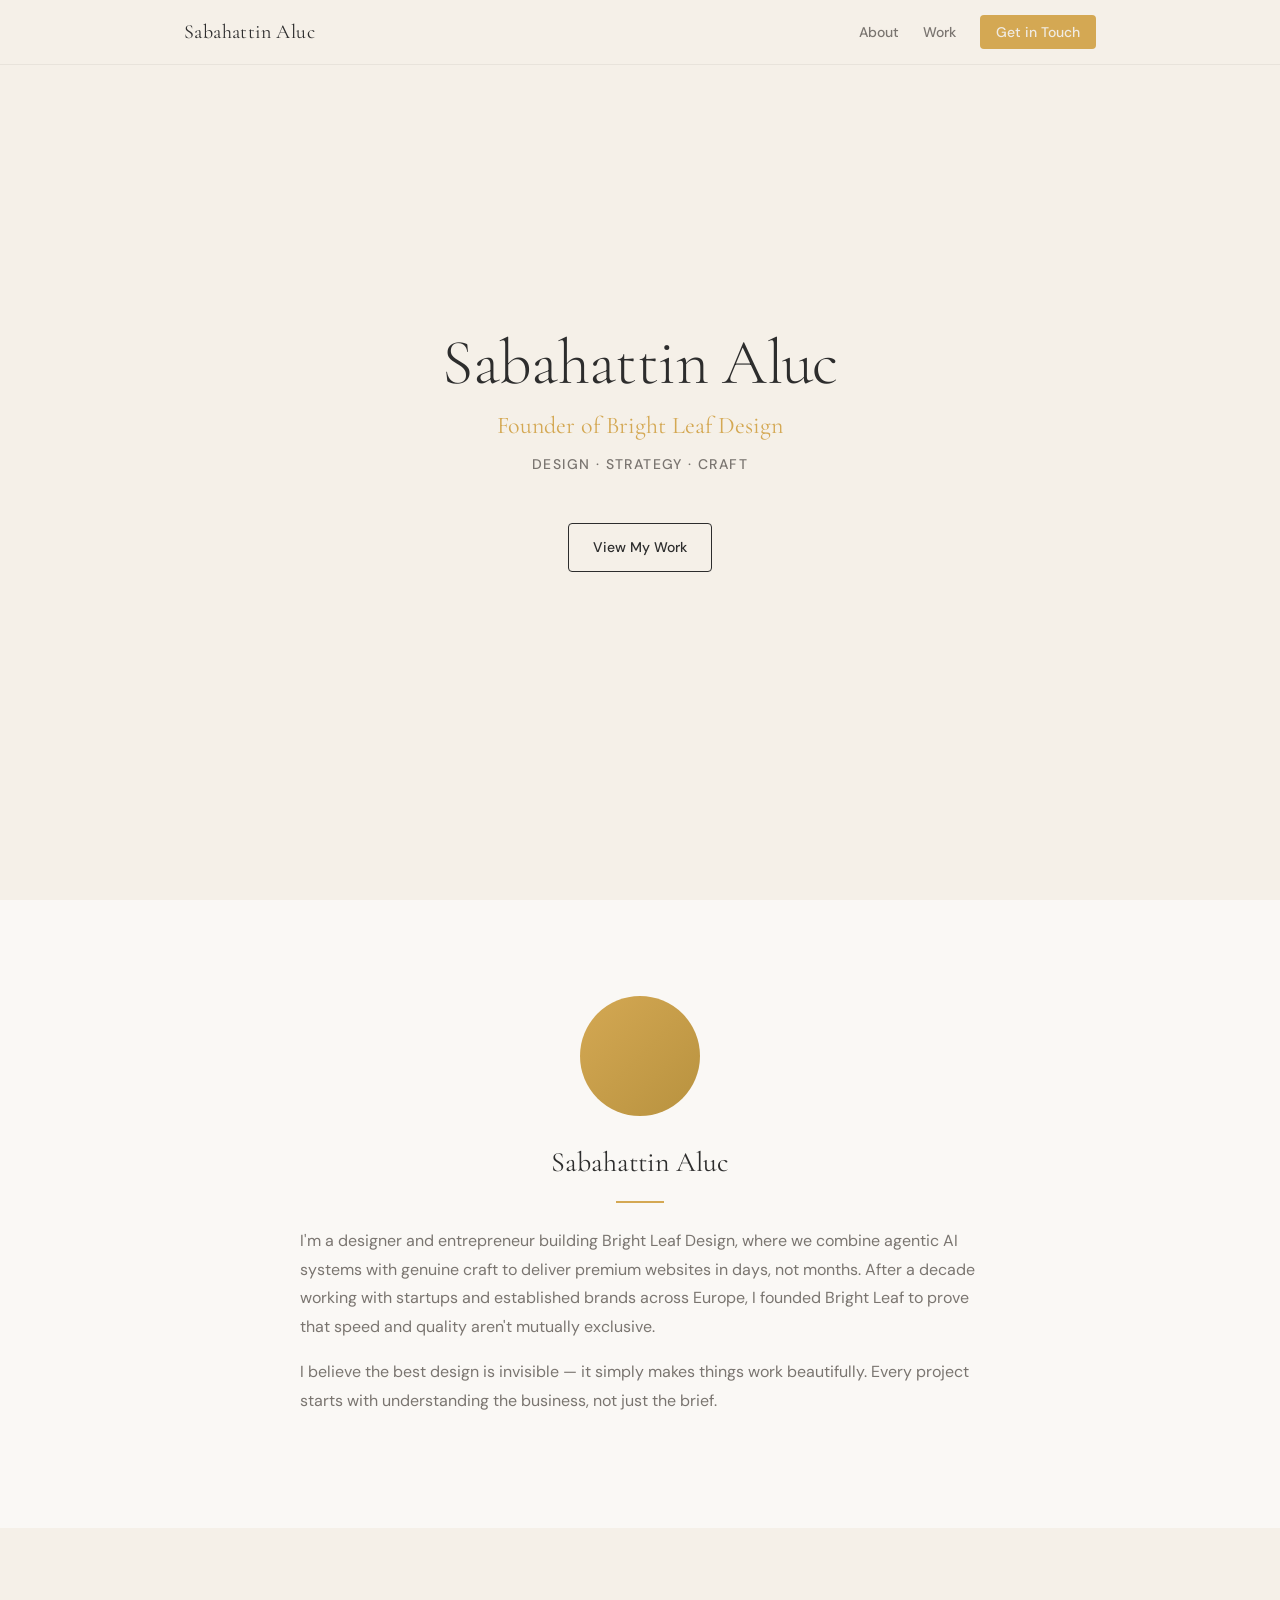
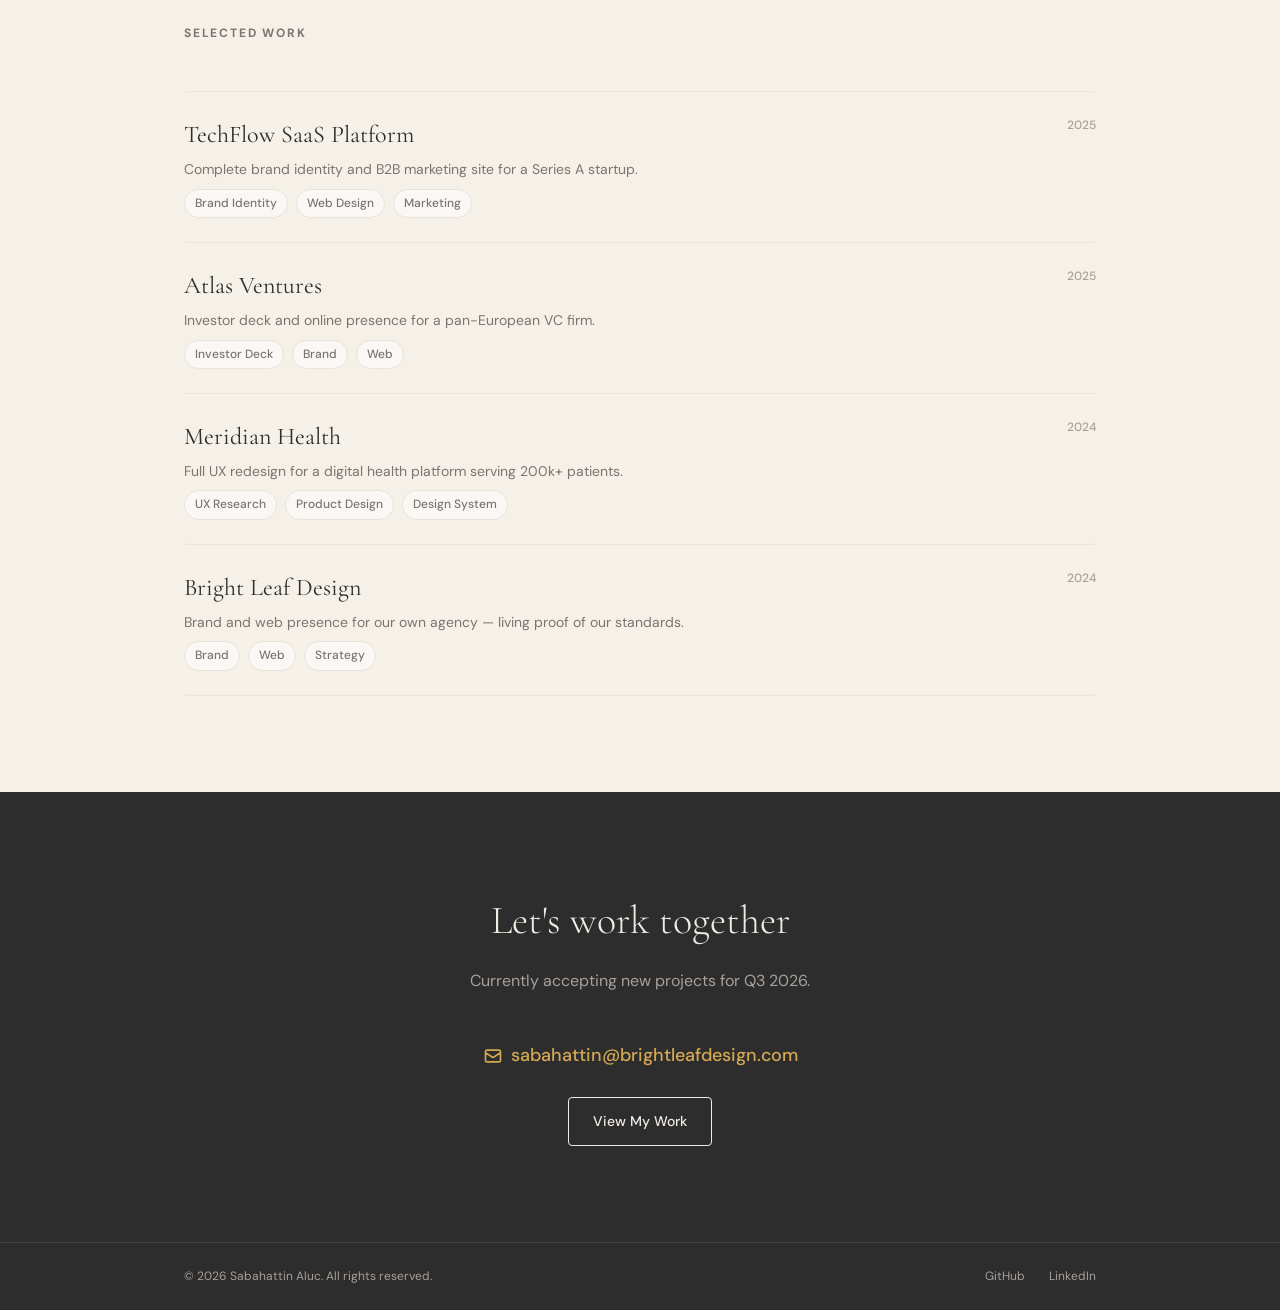
==== commit abb3f261: "Rebuild portfolio: enhanced one-pager with design system tokens" ====
--- a/index.html
+++ b/index.html
@@ -6,12 +6,463 @@
   <title>Sabahattin Aluc — Founder of Bright Leaf Design</title>
   <meta name="description" content="Sabahattin Aluc is the founder of Bright Leaf Design, a premium web design agency combining agentic AI with boutique creative quality.">
 
-  <link rel="stylesheet" href="styles.css">
   <link rel="preconnect" href="https://fonts.googleapis.com">
   <link rel="preconnect" href="https://fonts.gstatic.com" crossorigin>
-  <link href="https://fonts.googleapis.com/css2?family=Cormorant+Garamond:wght@300;400;600&family=DM+Sans:wght@400;500&display=swap" rel="stylesheet">
+  <link href="https://fonts.googleapis.com/css2?family=Cormorant+Garamond:wght@300;400;600&family=DM+Sans:wght@400;500;700&display=swap" rel="stylesheet">
 
   <link rel="icon" href="data:image/svg+xml,<svg xmlns='http://www.w3.org/2000/svg' viewBox='0 0 100 100'><polygon points='50,10 90,90 10,90' fill='%23D4A853'/></svg>">
+
+  <style>
+    /* ===== DESIGN TOKENS ===== */
+    :root {
+      --color-primary: #2D2D2D;
+      --color-secondary: #7A7570;
+      --color-accent: #D4A853;
+      --color-accent-hover: #B8923F;
+      --color-neutral: #F5F0E8;
+      --color-surface: #FAF8F5;
+      --color-text-primary: #1E1E1E;
+      --color-text-muted: #A8A09A;
+      --color-text-inverse: #F0EBE3;
+      --color-bg-dark: #2D2D2D;
+      --color-border-subtle: #E8E3DB;
+
+      --font-display: 'Cormorant Garamond', Georgia, 'Times New Roman', serif;
+      --font-body: 'DM Sans', -apple-system, BlinkMacSystemFont, 'Segoe UI', sans-serif;
+
+      --space-xs: 8px;
+      --space-sm: 16px;
+      --space-md: 24px;
+      --space-lg: 48px;
+      --space-xl: 64px;
+      --space-2xl: 96px;
+
+      --max-width: 960px;
+      --gutter: 24px;
+
+      --rounded-sm: 4px;
+      --rounded-md: 8px;
+
+      --transition: 200ms ease;
+    }
+
+    /* ===== RESET & BASE ===== */
+    *, *::before, *::after { box-sizing: border-box; margin: 0; padding: 0; }
+
+    html { scroll-behavior: smooth; }
+
+    body {
+      font-family: var(--font-body);
+      font-size: 1rem;
+      line-height: 1.6;
+      color: var(--color-text-primary);
+      background-color: var(--color-neutral);
+      -webkit-font-smoothing: antialiased;
+    }
+
+    ::selection { background: var(--color-accent); color: var(--color-text-inverse); }
+
+    a { color: inherit; text-decoration: none; }
+
+    img { max-width: 100%; display: block; }
+
+    /* ===== SKIP LINK ===== */
+    .skip-link {
+      position: absolute;
+      top: -100px;
+      left: var(--space-sm);
+      background: var(--color-accent);
+      color: var(--color-text-inverse);
+      padding: var(--space-xs) var(--space-sm);
+      border-radius: var(--rounded-sm);
+      z-index: 1000;
+      font-size: 0.875rem;
+      transition: top var(--transition);
+    }
+    .skip-link:focus { top: var(--space-sm); }
+
+    /* ===== LAYOUT ===== */
+    .container {
+      max-width: var(--max-width);
+      margin: 0 auto;
+      padding: 0 var(--gutter);
+    }
+
+    /* ===== NAVIGATION ===== */
+    .nav {
+      position: fixed;
+      top: 0;
+      left: 0;
+      right: 0;
+      z-index: 100;
+      background: rgba(245, 240, 232, 0.95);
+      backdrop-filter: blur(8px);
+      border-bottom: 1px solid var(--color-border-subtle);
+    }
+
+    .nav-inner {
+      max-width: var(--max-width);
+      margin: 0 auto;
+      padding: var(--space-sm) var(--gutter);
+      display: flex;
+      align-items: center;
+      justify-content: space-between;
+    }
+
+    .nav-name {
+      font-family: var(--font-display);
+      font-size: 1.25rem;
+      font-weight: 400;
+      color: var(--color-primary);
+      letter-spacing: 0.02em;
+    }
+
+    .nav-links {
+      display: flex;
+      list-style: none;
+      gap: var(--space-md);
+      align-items: center;
+    }
+
+    .nav-link {
+      font-size: 0.875rem;
+      font-weight: 500;
+      color: var(--color-secondary);
+      transition: color var(--transition);
+    }
+
+    .nav-link:hover { color: var(--color-primary); }
+
+    .nav-cta {
+      background: var(--color-accent);
+      color: var(--color-text-inverse) !important;
+      padding: 8px 16px;
+      border-radius: var(--rounded-sm);
+      transition: background var(--transition);
+    }
+
+    .nav-cta:hover { background: var(--color-accent-hover); }
+
+    .nav-toggle { display: none; background: none; border: none; cursor: pointer; padding: 8px; }
+
+    .nav-toggle-icon {
+      display: flex;
+      flex-direction: column;
+      gap: 5px;
+      width: 22px;
+    }
+
+    .nav-toggle-icon span {
+      display: block;
+      height: 2px;
+      background: var(--color-primary);
+      border-radius: 1px;
+      transition: var(--transition);
+    }
+
+    /* ===== MOBILE MENU ===== */
+    .mobile-menu {
+      display: none;
+      position: fixed;
+      top: 57px;
+      left: 0;
+      right: 0;
+      background: var(--color-surface);
+      border-bottom: 1px solid var(--color-border-subtle);
+      padding: var(--space-sm);
+      z-index: 99;
+    }
+
+    .mobile-menu.is-open { display: block; }
+
+    .mobile-menu-link {
+      display: block;
+      padding: 12px var(--space-sm);
+      font-size: 1rem;
+      font-weight: 500;
+      color: var(--color-secondary);
+      border-radius: var(--rounded-sm);
+    }
+
+    .mobile-menu-link:hover { background: var(--color-neutral); color: var(--color-primary); }
+
+    .mobile-menu-cta {
+      background: var(--color-accent);
+      color: var(--color-text-inverse);
+      text-align: center;
+      margin-top: var(--space-xs);
+    }
+
+    /* ===== HERO ===== */
+    .hero {
+      min-height: 100vh;
+      display: flex;
+      align-items: center;
+      justify-content: center;
+      text-align: center;
+      padding: var(--space-2xl) var(--gutter);
+      background: var(--color-neutral);
+    }
+
+    .hero-content { max-width: 680px; }
+
+    .hero-name {
+      font-family: var(--font-display);
+      font-size: clamp(2.5rem, 8vw, 4rem);
+      font-weight: 300;
+      color: var(--color-primary);
+      letter-spacing: -0.01em;
+      line-height: 1.1;
+      margin-bottom: var(--space-xs);
+    }
+
+    .hero-tagline {
+      font-family: var(--font-display);
+      font-size: clamp(1.25rem, 3vw, 1.5rem);
+      font-weight: 400;
+      color: var(--color-accent);
+      margin-bottom: var(--space-xs);
+    }
+
+    .hero-role {
+      font-size: 0.875rem;
+      font-weight: 500;
+      color: var(--color-secondary);
+      letter-spacing: 0.1em;
+      text-transform: uppercase;
+      margin-bottom: var(--space-lg);
+    }
+
+    /* ===== BUTTONS ===== */
+    .btn {
+      display: inline-block;
+      font-family: var(--font-body);
+      font-size: 0.875rem;
+      font-weight: 500;
+      padding: 12px 24px;
+      border-radius: var(--rounded-sm);
+      cursor: pointer;
+      transition: all var(--transition);
+      border: none;
+    }
+
+    .btn-ghost {
+      background: transparent;
+      color: var(--color-primary);
+      border: 1px solid var(--color-primary);
+    }
+
+    .btn-ghost:hover {
+      background: var(--color-primary);
+      color: var(--color-text-inverse);
+    }
+
+    /* ===== ABOUT ===== */
+    .about {
+      padding: var(--space-2xl) 0;
+      background: var(--color-surface);
+    }
+
+    .about-container {
+      max-width: 680px;
+      margin: 0 auto;
+      text-align: center;
+    }
+
+    .about-photo-wrapper {
+      width: 120px;
+      height: 120px;
+      margin: 0 auto var(--space-md);
+    }
+
+    .about-photo-placeholder {
+      width: 100%;
+      height: 100%;
+      border-radius: 50%;
+      background: linear-gradient(135deg, var(--color-accent) 0%, #B8923F 100%);
+    }
+
+    .about-name {
+      font-family: var(--font-display);
+      font-size: 1.75rem;
+      font-weight: 400;
+      color: var(--color-primary);
+      margin-bottom: var(--space-sm);
+    }
+
+    .about-rule {
+      width: 48px;
+      height: 2px;
+      background: var(--color-accent);
+      margin: 0 auto var(--space-md);
+    }
+
+    .about-bio {
+      font-size: 1rem;
+      color: var(--color-secondary);
+      line-height: 1.8;
+      margin-bottom: var(--space-sm);
+      text-align: left;
+    }
+
+    /* ===== WORK ===== */
+    .work { padding: var(--space-2xl) 0; background: var(--color-neutral); }
+
+    .work-container { max-width: var(--max-width); margin: 0 auto; padding: 0 var(--gutter); }
+
+    .section-heading {
+      font-family: var(--font-body);
+      font-size: 0.75rem;
+      font-weight: 700;
+      letter-spacing: 0.15em;
+      text-transform: uppercase;
+      color: var(--color-secondary);
+      margin-bottom: var(--space-lg);
+    }
+
+    .work-row {
+      display: flex;
+      justify-content: space-between;
+      align-items: flex-start;
+      padding: var(--space-md) 0;
+      border-bottom: 1px solid var(--color-border-subtle);
+      transition: background var(--transition);
+      border-radius: var(--rounded-sm);
+    }
+
+    .work-row:first-of-type { border-top: 1px solid var(--color-border-subtle); }
+
+    .work-row:hover { background: var(--color-surface); margin: 0 calc(-1 * var(--space-sm)); padding-left: var(--space-sm); padding-right: var(--space-sm); }
+
+    .work-row-content { flex: 1; }
+
+    .work-title {
+      font-family: var(--font-display);
+      font-size: 1.5rem;
+      font-weight: 400;
+      color: var(--color-primary);
+      margin-bottom: 4px;
+    }
+
+    .work-description {
+      font-size: 0.875rem;
+      color: var(--color-secondary);
+      margin-bottom: var(--space-xs);
+    }
+
+    .work-tags {
+      display: flex;
+      flex-wrap: wrap;
+      gap: 8px;
+    }
+
+    .work-tag {
+      font-size: 0.75rem;
+      font-weight: 500;
+      color: var(--color-secondary);
+      background: var(--color-surface);
+      padding: 4px 10px;
+      border-radius: 20px;
+      border: 1px solid var(--color-border-subtle);
+    }
+
+    .work-year {
+      font-size: 0.75rem;
+      font-weight: 500;
+      color: var(--color-text-muted);
+      margin-left: var(--space-md);
+      flex-shrink: 0;
+    }
+
+    /* ===== CONTACT ===== */
+    .contact {
+      padding: var(--space-2xl) 0;
+      background: var(--color-bg-dark);
+      color: var(--color-text-inverse);
+    }
+
+    .contact-container { max-width: 680px; margin: 0 auto; text-align: center; padding: 0 var(--gutter); }
+
+    .contact-heading {
+      font-family: var(--font-display);
+      font-size: 2.5rem;
+      font-weight: 300;
+      color: var(--color-text-inverse);
+      margin-bottom: var(--space-sm);
+    }
+
+    .contact-sub {
+      font-size: 1rem;
+      color: var(--color-text-muted);
+      margin-bottom: var(--space-lg);
+    }
+
+    .contact-email {
+      display: inline-flex;
+      align-items: center;
+      gap: 8px;
+      font-size: 1.125rem;
+      font-weight: 500;
+      color: var(--color-accent);
+      transition: color var(--transition);
+    }
+
+    .contact-email:hover { color: var(--color-accent-hover); }
+
+    .contact-email svg { width: 20px; height: 20px; }
+
+    .contact-cta {
+      margin-top: var(--space-md);
+    }
+
+    .contact-cta .btn-ghost {
+      border-color: var(--color-text-inverse);
+      color: var(--color-text-inverse);
+    }
+
+    .contact-cta .btn-ghost:hover {
+      background: var(--color-text-inverse);
+      color: var(--color-primary);
+    }
+
+    /* ===== FOOTER ===== */
+    .footer {
+      padding: var(--space-md) 0;
+      background: var(--color-bg-dark);
+      border-top: 1px solid rgba(255,255,255,0.1);
+    }
+
+    .footer-inner {
+      max-width: var(--max-width);
+      margin: 0 auto;
+      padding: 0 var(--gutter);
+      display: flex;
+      justify-content: space-between;
+      align-items: center;
+      font-size: 0.75rem;
+      color: var(--color-text-muted);
+    }
+
+    .footer-links { display: flex; gap: var(--space-md); }
+
+    .footer-link { color: var(--color-text-muted); transition: color var(--transition); }
+
+    .footer-link:hover { color: var(--color-text-inverse); }
+
+    /* ===== RESPONSIVE ===== */
+    @media (max-width: 640px) {
+      .nav-links { display: none; }
+      .nav-toggle { display: block; }
+
+      .hero { text-align: left; justify-content: flex-start; }
+      .hero-content { max-width: 100%; }
+
+      .work-row { flex-direction: column; gap: var(--space-xs); }
+      .work-year { margin-left: 0; }
+
+      .footer-inner { flex-direction: column; gap: var(--space-sm); text-align: center; }
+    }
+  </style>
 </head>
 <body>
   <!-- Skip Link -->
@@ -24,15 +475,10 @@
       <ul class="nav-links">
         <li><a href="#about" class="nav-link">About</a></li>
         <li><a href="#work" class="nav-link">Work</a></li>
-        <li><a href="#writing" class="nav-link">Writing</a></li>
         <li><a href="#contact" class="nav-link nav-cta">Get in Touch</a></li>
       </ul>
       <button class="nav-toggle" id="nav-toggle" aria-label="Toggle mobile menu" aria-expanded="false" aria-controls="mobile-menu">
-        <span class="nav-toggle-icon">
-          <span></span>
-          <span></span>
-          <span></span>
-        </span>
+        <span class="nav-toggle-icon"><span></span><span></span><span></span></span>
       </button>
     </div>
   </nav>
@@ -41,7 +487,6 @@
   <div class="mobile-menu" id="mobile-menu" aria-hidden="true">
     <a href="#about" class="mobile-menu-link">About</a>
     <a href="#work" class="mobile-menu-link">Work</a>
-    <a href="#writing" class="mobile-menu-link">Writing</a>
     <a href="#contact" class="mobile-menu-link mobile-menu-cta">Get in Touch</a>
   </div>
 
@@ -57,7 +502,7 @@
     </section>
 
     <!-- About Section -->
-    <section class="section-about" id="about">
+    <section class="about" id="about">
       <div class="about-container">
         <div class="about-photo-wrapper" aria-hidden="true">
           <div class="about-photo-placeholder" aria-label="Sabahattin Aluc"></div>
@@ -74,7 +519,7 @@
     </section>
 
     <!-- Work Section -->
-    <section class="section-work" id="work">
+    <section class="work" id="work">
       <div class="work-container">
         <h2 class="section-heading">Selected Work</h2>
 
@@ -98,6 +543,20 @@
             <div class="work-tags">
               <span class="work-tag">Investor Deck</span>
               <span class="work-tag">Brand</span>
+              <span class="work-tag">Web</span>
+            </div>
+          </div>
+          <span class="work-year">2025</span>
+        </a>
+
+        <a href="#" class="work-row">
+          <div class="work-row-content">
+            <h3 class="work-title">Meridian Health</h3>
+            <p class="work-description">Full UX redesign for a digital health platform serving 200k+ patients.</p>
+            <div class="work-tags">
+              <span class="work-tag">UX Research</span>
+              <span class="work-tag">Product Design</span>
+              <span class="work-tag">Design System</span>
             </div>
           </div>
           <span class="work-year">2024</span>
@@ -105,77 +564,32 @@
 
         <a href="#" class="work-row">
           <div class="work-row-content">
-            <h3 class="work-title">Meridian Architects</h3>
-            <p class="work-description">Portfolio site with immersive project showcases for an award-winning architecture studio.</p>
+            <h3 class="work-title">Bright Leaf Design</h3>
+            <p class="work-description">Brand and web presence for our own agency — living proof of our standards.</p>
             <div class="work-tags">
-              <span class="work-tag">Portfolio</span>
-              <span class="work-tag">Web Design</span>
+              <span class="work-tag">Brand</span>
+              <span class="work-tag">Web</span>
+              <span class="work-tag">Strategy</span>
             </div>
           </div>
           <span class="work-year">2024</span>
         </a>
-
-        <a href="#" class="work-row">
-          <div class="work-row-content">
-            <h3 class="work-title">Artisanal Goods Co.</h3>
-            <p class="work-description">E-commerce brand site connecting craft producers with conscious consumers.</p>
-            <div class="work-tags">
-              <span class="work-tag">E-Commerce</span>
-              <span class="work-tag">Branding</span>
-            </div>
-          </div>
-          <span class="work-year">2023</span>
-        </a>
       </div>
     </section>
 
-    <!-- Writing Section -->
-    <section class="section-writing" id="writing">
-      <div class="writing-container">
-        <h2 class="section-heading">Writing</h2>
-
-        <article class="writing-entry">
-          <time class="writing-date" datetime="2025-11-15">November 2025</time>
-          <h3 class="writing-title">Why Agentic AI Changes Everything for Design Agencies</h3>
-          <p class="writing-excerpt">The traditional agency model was built for a world where speed and quality were trade-offs. Agentic AI dissolves that constraint entirely.</p>
-        </article>
-
-        <article class="writing-entry">
-          <time class="writing-date" datetime="2025-08-22">August 2025</time>
-          <h3 class="writing-title">The Case for Warm Minimalism in B2B Design</h3>
-          <p class="writing-excerpt">Cold, corporate minimalism reads as safe. Warm minimalism reads as confident. Here's the distinction that matters.</p>
-        </article>
-
-        <article class="writing-entry">
-          <time class="writing-date" datetime="2025-05-10">May 2025</time>
-          <h3 class="writing-title">Building a Design System That Lasts</h3>
-          <p class="writing-excerpt">Most design systems fail not because of bad decisions, but because of decisions made without understanding their long-term consequences.</p>
-        </article>
-      </div>
-    </section>
-
     <!-- Contact Section -->
-    <section class="section-contact" id="contact">
+    <section class="contact" id="contact">
       <div class="contact-container">
-        <h2 class="contact-heading">Let's Work Together</h2>
-        <p class="contact-body">Have a project in mind? I'd love to hear about it.</p>
-        <a href="mailto:sabahattin@brightleaf.design" class="contact-email">sabahattin@brightleaf.design</a>
-        <div class="social-row">
-          <a href="#" class="social-link" aria-label="LinkedIn">
-            <svg xmlns="http://www.w3.org/2000/svg" width="24" height="24" viewBox="0 0 24 24" fill="currentColor" aria-hidden="true">
-              <path d="M20.447 20.452h-3.554v-5.569c0-1.328-.027-3.037-1.852-3.037-1.853 0-2.136 1.445-2.136 2.939v5.667H9.351V9h3.414v1.561h.046c.477-.9 1.637-1.85 3.37-1.85 3.601 0 4.267 2.37 4.267 5.455v6.286zM5.337 7.433c-1.144 0-2.063-.926-2.063-2.065 0-1.138.92-2.063 2.063-2.063 1.14 0 2.064.925 2.064 2.063 0 1.139-.925 2.065-2.064 2.065zm1.782 13.019H3.555V9h3.564v11.452zM22.225 0H1.771C.792 0 0 .774 0 1.729v20.542C0 23.227.792 24 1.771 24h20.451C23.2 24 24 23.227 24 22.271V1.729C24 .774 23.2 0 22.222 0h.003z"/>
-            </svg>
-          </a>
-          <a href="#" class="social-link" aria-label="Twitter / X">
-            <svg xmlns="http://www.w3.org/2000/svg" width="24" height="24" viewBox="0 0 24 24" fill="currentColor" aria-hidden="true">
-              <path d="M18.244 2.25h3.308l-7.227 8.26 8.502 11.24H16.17l-5.214-6.817L4.99 21.75H1.68l7.73-8.835L1.254 2.25H8.08l4.713 6.231zm-1.161 17.52h1.833L7.084 4.126H5.117z"/>
-            </svg>
-          </a>
-          <a href="#" class="social-link" aria-label="GitHub">
-            <svg xmlns="http://www.w3.org/2000/svg" width="24" height="24" viewBox="0 0 24 24" fill="currentColor" aria-hidden="true">
-              <path d="M12 .297c-6.63 0-12 5.373-12 12 0 5.303 3.438 9.8 8.205 11.385.6.113.82-.258.82-.577 0-.285-.01-1.04-.015-2.04-3.338.724-4.042-1.61-4.042-1.61C4.422 18.07 3.633 17.7 3.633 17.7c-1.087-.744.084-.729.084-.729 1.205.084 1.838 1.236 1.838 1.236 1.07 1.835 2.809 1.305 3.495.998.108-.776.417-1.305.76-1.605-2.665-.3-5.466-1.332-5.466-5.93 0-1.31.465-2.38 1.235-3.22-.135-.303-.54-1.523.105-3.176 0 0 1.005-.322 3.3 1.23.96-.267 1.98-.399 3-.405 1.02.006 2.04.138 3 .405 2.28-1.552 3.285-1.23 3.285-1.23.645 1.653.24 2.873.12 3.176.765.84 1.23 1.91 1.23 3.22 0 4.61-2.805 5.625-5.475 5.92.42.36.81 1.096.81 2.22 0 1.606-.015 2.896-.015 3.286 0 .315.21.69.825.57C20.565 22.092 24 17.592 24 12.297c0-6.627-5.373-12-12-12"/>
-            </svg>
-          </a>
+        <h2 class="contact-heading">Let's work together</h2>
+        <p class="contact-sub">Currently accepting new projects for Q3 2026.</p>
+        <a href="mailto:sabahattin@brightleafdesign.com" class="contact-email">
+          <svg xmlns="http://www.w3.org/2000/svg" fill="none" viewBox="0 0 24 24" stroke="currentColor" stroke-width="2">
+            <path stroke-linecap="round" stroke-linejoin="round" d="M3 8l7.89 5.26a2 2 0 002.22 0L21 8M5 19h14a2 2 0 002-2V7a2 2 0 00-2-2H5a2 2 0 00-2 2v10a2 2 0 002 2z"/>
+          </svg>
+          sabahattin@brightleafdesign.com
+        </a>
+        <div class="contact-cta">
+          <a href="#work" class="btn btn-ghost">View My Work</a>
         </div>
       </div>
     </section>
@@ -184,57 +598,25 @@
   <!-- Footer -->
   <footer class="footer">
     <div class="footer-inner">
-      <span class="footer-name">Sabahattin Aluc</span>
-      <div class="footer-social">
-        <a href="#" class="footer-social-link" aria-label="LinkedIn">
-          <svg xmlns="http://www.w3.org/2000/svg" width="20" height="20" viewBox="0 0 24 24" fill="currentColor" aria-hidden="true">
-            <path d="M20.447 20.452h-3.554v-5.569c0-1.328-.027-3.037-1.852-3.037-1.853 0-2.136 1.445-2.136 2.939v5.667H9.351V9h3.414v1.561h.046c.477-.9 1.637-1.85 3.37-1.85 3.601 0 4.267 2.37 4.267 5.455v6.286zM5.337 7.433c-1.144 0-2.063-.926-2.063-2.065 0-1.138.92-2.063 2.063-2.063 1.14 0 2.064.925 2.064 2.063 0 1.139-.925 2.065-2.064 2.065zm1.782 13.019H3.555V9h3.564v11.452zM22.225 0H1.771C.792 0 0 .774 0 1.729v20.542C0 23.227.792 24 1.771 24h20.451C23.2 24 24 23.227 24 22.271V1.729C24 .774 23.2 0 22.222 0h.003z"/>
-          </svg>
-        </a>
-        <a href="#" class="footer-social-link" aria-label="Twitter / X">
-          <svg xmlns="http://www.w3.org/2000/svg" width="20" height="20" viewBox="0 0 24 24" fill="currentColor" aria-hidden="true">
-            <path d="M18.244 2.25h3.308l-7.227 8.26 8.502 11.24H16.17l-5.214-6.817L4.99 21.75H1.68l7.73-8.835L1.254 2.25H8.08l4.713 6.231zm-1.161 17.52h1.833L7.084 4.126H5.117z"/>
-          </svg>
-        </a>
-        <a href="#" class="footer-social-link" aria-label="GitHub">
-          <svg xmlns="http://www.w3.org/2000/svg" width="20" height="20" viewBox="0 0 24 24" fill="currentColor" aria-hidden="true">
-            <path d="M12 .297c-6.63 0-12 5.373-12 12 0 5.303 3.438 9.8 8.205 11.385.6.113.82-.258.82-.577 0-.285-.01-1.04-.015-2.04-3.338.724-4.042-1.61-4.042-1.61C4.422 18.07 3.633 17.7 3.633 17.7c-1.087-.744.084-.729.084-.729 1.205.084 1.838 1.236 1.838 1.236 1.07 1.835 2.809 1.305 3.495.998.108-.776.417-1.305.76-1.605-2.665-.3-5.466-1.332-5.466-5.93 0-1.31.465-2.38 1.235-3.22-.135-.303-.54-1.523.105-3.176 0 0 1.005-.322 3.3 1.23.96-.267 1.98-.399 3-.405 1.02.006 2.04.138 3 .405 2.28-1.552 3.285-1.23 3.285-1.23.645 1.653.24 2.873.12 3.176.765.84 1.23 1.91 1.23 3.22 0 4.61-2.805 5.625-5.475 5.92.42.36.81 1.096.81 2.22 0 1.606-.015 2.896-.015 3.286 0 .315.21.69.825.57C20.565 22.092 24 17.592 24 12.297c0-6.627-5.373-12-12-12"/>
-          </svg>
-        </a>
+      <span>&copy; 2026 Sabahattin Aluc. All rights reserved.</span>
+      <div class="footer-links">
+        <a href="https://github.com/sabahattinaluc" class="footer-link" target="_blank" rel="noopener">GitHub</a>
+        <a href="https://linkedin.com/in/sabahattinaluc" class="footer-link" target="_blank" rel="noopener">LinkedIn</a>
       </div>
-      <span class="footer-copyright">&copy; 2026 Sabahattin Aluc. All rights reserved.</span>
     </div>
   </footer>
 
+  <!-- Mobile Menu Toggle -->
   <script>
-    // Navigation scroll effect
-    var nav = document.getElementById('nav');
-    window.addEventListener('scroll', function() {
-      if (window.scrollY > 20) {
-        nav.classList.add('scrolled');
-      } else {
-        nav.classList.remove('scrolled');
-      }
+    const toggle = document.getElementById('nav-toggle');
+    const menu = document.getElementById('mobile-menu');
+    toggle.addEventListener('click', () => {
+      const isOpen = menu.classList.toggle('is-open');
+      toggle.setAttribute('aria-expanded', isOpen);
     });
-
-    // Mobile menu toggle
-    var toggle = document.getElementById('nav-toggle');
-    var mobileMenu = document.getElementById('mobile-menu');
-    toggle.addEventListener('click', function() {
-      var isOpen = mobileMenu.classList.toggle('open');
-      toggle.setAttribute('aria-expanded', isOpen);
-      mobileMenu.setAttribute('aria-hidden', !isOpen);
-    });
-
-    // Close mobile menu on link click
-    var mobileLinks = mobileMenu.querySelectorAll('a');
-    mobileLinks.forEach(function(link) {
-      link.addEventListener('click', function() {
-        mobileMenu.classList.remove('open');
-        toggle.setAttribute('aria-expanded', 'false');
-        mobileMenu.setAttribute('aria-hidden', 'true');
-      });
+    document.querySelectorAll('.mobile-menu-link').forEach(link => {
+      link.addEventListener('click', () => menu.classList.remove('is-open'));
     });
   </script>
 </body>
-</html>
+</html>
